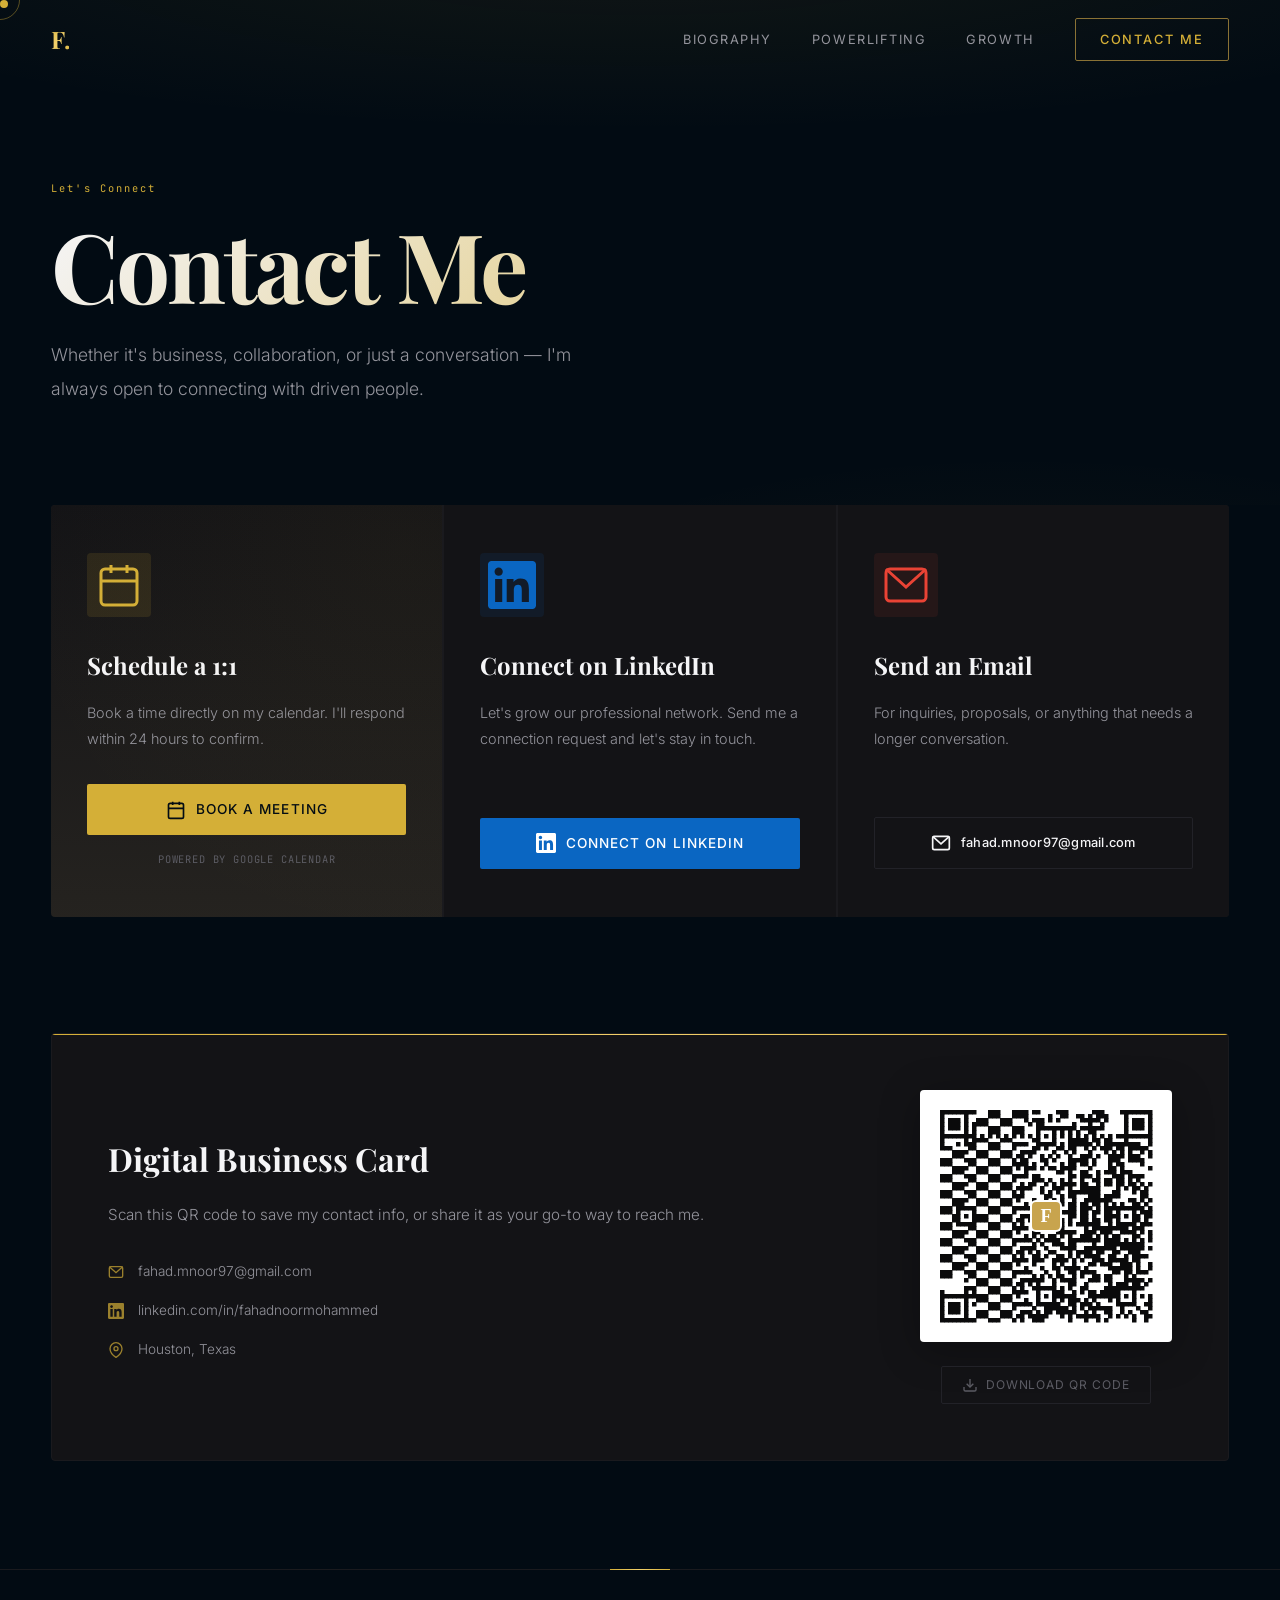
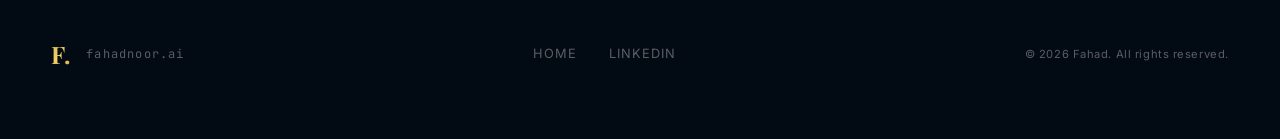
==== contact.html @ a8dab117 "Initial commit: Personal memoir website with HTML/CSS/JS" ====
<!DOCTYPE html>
<html lang="en">
<head>
  <meta charset="UTF-8">
  <meta name="viewport" content="width=device-width, initial-scale=1.0">
  <title>Contact | Fahad</title>
  <meta name="description" content="Get in touch with Fahad. Schedule a 1:1 meeting or connect on LinkedIn.">
  <link rel="preconnect" href="https://fonts.googleapis.com">
  <link rel="preconnect" href="https://fonts.gstatic.com" crossorigin>
  <link href="https://fonts.googleapis.com/css2?family=Playfair+Display:ital,wght@0,400;0,600;0,700;1,400&family=Inter:wght@300;400;500;600&family=JetBrains+Mono:wght@400&display=swap" rel="stylesheet">
  <link rel="stylesheet" href="styles.css">
  <link rel="stylesheet" href="contact.css">
  <link rel="icon" type="image/svg+xml" href="data:image/svg+xml,<svg xmlns='http://www.w3.org/2000/svg' viewBox='0 0 100 100'><text y='.9em' font-size='90'>F</text></svg>">
</head>
<body>
  <!-- Loading Screen -->
  <div class="loader">
    <div class="loader-logo">F.</div>
    <div class="loader-bar"></div>
  </div>

  <!-- Custom Cursor -->
  <div class="cursor-dot"></div>
  <div class="cursor-ring"></div>

  <!-- Navigation -->
  <nav class="nav scrolled" id="nav">
    <div class="nav-inner">
      <a href="index.html" class="nav-logo">F.</a>
      <div class="nav-links">
        <a href="index.html#biography" class="nav-link">Biography</a>
        <a href="index.html#powerlifting" class="nav-link">Powerlifting</a>
        <a href="index.html#growth" class="nav-link">Growth</a>
        <a href="contact.html" class="nav-link nav-link--contact">Contact Me</a>
      </div>
      <button class="nav-toggle" id="navToggle" aria-label="Toggle menu">
        <span></span><span></span><span></span>
      </button>
    </div>
  </nav>

  <!-- Mobile Menu -->
  <div class="mobile-menu" id="mobileMenu">
    <a href="index.html#biography" class="mobile-link">Biography</a>
    <a href="index.html#powerlifting" class="mobile-link">Powerlifting</a>
    <a href="index.html#growth" class="mobile-link">Growth</a>
    <a href="contact.html" class="mobile-link mobile-link--contact">Contact Me</a>
  </div>

  <!-- Contact Hero -->
  <section class="contact-hero">
    <div class="contact-hero-bg">
      <div class="hero-grain"></div>
      <div class="hero-gradient"></div>
    </div>
    <div class="container">
      <div class="contact-hero-content">
        <span class="section-number">Let's Connect</span>
        <h1 class="contact-hero-title">Contact Me</h1>
        <p class="contact-hero-sub">Whether it's business, collaboration, or just a conversation &mdash; I'm always open to connecting with driven people.</p>
      </div>
    </div>
  </section>

  <!-- Contact Cards -->
  <section class="contact-section">
    <div class="container">
      <div class="contact-grid">

        <!-- Schedule a Meeting -->
        <div class="contact-card contact-card--primary">
          <div class="contact-card-glow"></div>
          <div class="contact-card-icon">
            <svg width="48" height="48" viewBox="0 0 24 24" fill="none" stroke="currentColor" stroke-width="1.5">
              <rect x="3" y="4" width="18" height="18" rx="2"/><line x1="16" y1="2" x2="16" y2="6"/><line x1="8" y1="2" x2="8" y2="6"/><line x1="3" y1="10" x2="21" y2="10"/><path d="M8 14h.01M12 14h.01M16 14h.01M8 18h.01M12 18h.01"/>
            </svg>
          </div>
          <h2>Schedule a 1:1</h2>
          <p>Book a time directly on my calendar. I'll respond within 24 hours to confirm.</p>
          <a href="https://calendar.google.com/calendar/appointments/schedules/AcZssZ0?gv=true" target="_blank" rel="noopener" class="contact-btn contact-btn--gold" id="scheduleBtn">
            <svg width="20" height="20" viewBox="0 0 24 24" fill="none" stroke="currentColor" stroke-width="2"><rect x="3" y="4" width="18" height="18" rx="2"/><line x1="16" y1="2" x2="16" y2="6"/><line x1="8" y1="2" x2="8" y2="6"/><line x1="3" y1="10" x2="21" y2="10"/></svg>
            Book a Meeting
          </a>
          <span class="contact-card-note">Powered by Google Calendar</span>
        </div>

        <!-- LinkedIn -->
        <div class="contact-card">
          <div class="contact-card-icon contact-card-icon--linkedin">
            <svg width="48" height="48" viewBox="0 0 24 24" fill="currentColor">
              <path d="M20.447 20.452h-3.554v-5.569c0-1.328-.027-3.037-1.852-3.037-1.853 0-2.136 1.445-2.136 2.939v5.667H9.351V9h3.414v1.561h.046c.477-.9 1.637-1.85 3.37-1.85 3.601 0 4.267 2.37 4.267 5.455v6.286zM5.337 7.433c-1.144 0-2.063-.926-2.063-2.065 0-1.138.92-2.063 2.063-2.063 1.14 0 2.064.925 2.064 2.063 0 1.139-.925 2.065-2.064 2.065zm1.782 13.019H3.555V9h3.564v11.452zM22.225 0H1.771C.792 0 0 .774 0 1.729v20.542C0 23.227.792 24 1.771 24h20.451C23.2 24 24 23.227 24 22.271V1.729C24 .774 23.2 0 22.222 0h.003z"/>
            </svg>
          </div>
          <h2>Connect on LinkedIn</h2>
          <p>Let's grow our professional network. Send me a connection request and let's stay in touch.</p>
          <a href="https://www.linkedin.com/in/fahadnoormohammed" target="_blank" rel="noopener" class="contact-btn contact-btn--linkedin">
            <svg width="20" height="20" viewBox="0 0 24 24" fill="currentColor"><path d="M20.447 20.452h-3.554v-5.569c0-1.328-.027-3.037-1.852-3.037-1.853 0-2.136 1.445-2.136 2.939v5.667H9.351V9h3.414v1.561h.046c.477-.9 1.637-1.85 3.37-1.85 3.601 0 4.267 2.37 4.267 5.455v6.286zM5.337 7.433c-1.144 0-2.063-.926-2.063-2.065 0-1.138.92-2.063 2.063-2.063 1.14 0 2.064.925 2.064 2.063 0 1.139-.925 2.065-2.064 2.065zm1.782 13.019H3.555V9h3.564v11.452zM22.225 0H1.771C.792 0 0 .774 0 1.729v20.542C0 23.227.792 24 1.771 24h20.451C23.2 24 24 23.227 24 22.271V1.729C24 .774 23.2 0 22.222 0h.003z"/></svg>
            Connect on LinkedIn
          </a>
        </div>

        <!-- Email -->
        <div class="contact-card">
          <div class="contact-card-icon contact-card-icon--email">
            <svg width="48" height="48" viewBox="0 0 24 24" fill="none" stroke="currentColor" stroke-width="1.5">
              <rect x="2" y="4" width="20" height="16" rx="2"/><path d="M22 4L12 13 2 4"/>
            </svg>
          </div>
          <h2>Send an Email</h2>
          <p>For inquiries, proposals, or anything that needs a longer conversation.</p>
          <a href="mailto:fahad.mnoor97@gmail.com" class="contact-btn contact-btn--outline">
            <svg width="20" height="20" viewBox="0 0 24 24" fill="none" stroke="currentColor" stroke-width="2"><rect x="2" y="4" width="20" height="16" rx="2"/><path d="M22 4L12 13 2 4"/></svg>
            fahad.mnoor97@gmail.com
          </a>
        </div>

      </div>

      <!-- QR Code Business Card -->
      <div class="qr-section">
        <div class="qr-card">
          <div class="qr-card-left">
            <h3>Digital Business Card</h3>
            <p>Scan this QR code to save my contact info, or share it as your go-to way to reach me.</p>
            <div class="qr-details">
              <div class="qr-detail">
                <svg width="16" height="16" viewBox="0 0 24 24" fill="none" stroke="currentColor" stroke-width="2"><rect x="2" y="4" width="20" height="16" rx="2"/><path d="M22 4L12 13 2 4"/></svg>
                <span>fahad.mnoor97@gmail.com</span>
              </div>
              <div class="qr-detail">
                <svg width="16" height="16" viewBox="0 0 24 24" fill="currentColor"><path d="M20.447 20.452h-3.554v-5.569c0-1.328-.027-3.037-1.852-3.037-1.853 0-2.136 1.445-2.136 2.939v5.667H9.351V9h3.414v1.561h.046c.477-.9 1.637-1.85 3.37-1.85 3.601 0 4.267 2.37 4.267 5.455v6.286zM5.337 7.433c-1.144 0-2.063-.926-2.063-2.065 0-1.138.92-2.063 2.063-2.063 1.14 0 2.064.925 2.064 2.063 0 1.139-.925 2.065-2.064 2.065zm1.782 13.019H3.555V9h3.564v11.452zM22.225 0H1.771C.792 0 0 .774 0 1.729v20.542C0 23.227.792 24 1.771 24h20.451C23.2 24 24 23.227 24 22.271V1.729C24 .774 23.2 0 22.222 0h.003z"/></svg>
                <span>linkedin.com/in/fahadnoormohammed</span>
              </div>
              <div class="qr-detail">
                <svg width="16" height="16" viewBox="0 0 24 24" fill="none" stroke="currentColor" stroke-width="2"><path d="M21 10c0 7-9 13-9 13s-9-6-9-13a9 9 0 0118 0z"/><circle cx="12" cy="10" r="3"/></svg>
                <span>Houston, Texas</span>
              </div>
            </div>
          </div>
          <div class="qr-card-right">
            <canvas id="qrCanvas" width="220" height="220"></canvas>
            <button class="qr-download-btn" id="qrDownload">
              <svg width="16" height="16" viewBox="0 0 24 24" fill="none" stroke="currentColor" stroke-width="2"><path d="M21 15v4a2 2 0 01-2 2H5a2 2 0 01-2-2v-4"/><polyline points="7 10 12 15 17 10"/><line x1="12" y1="15" x2="12" y2="3"/></svg>
              Download QR Code
            </button>
          </div>
        </div>
      </div>
    </div>
  </section>

  <!-- Footer -->
  <footer class="footer">
    <div class="container">
      <div class="footer-inner">
        <div class="footer-brand">
          <span class="footer-logo">F.</span>
          <span class="footer-tagline">fahadnoor.ai</span>
        </div>
        <div class="footer-links">
          <a href="index.html" class="footer-link">Home</a>
          <a href="https://www.linkedin.com/in/fahadnoormohammed" target="_blank" rel="noopener" class="footer-link">LinkedIn</a>
        </div>
        <p class="footer-copy">&copy; 2026 Fahad. All rights reserved.</p>
      </div>
    </div>
  </footer>

  <script src="script.js"></script>
  <script src="qr.js"></script>
</body>
</html>
---- styles.css ----
/* ===== LUXURY MEMOIR — FAHAD.AI ===== */
/* Inspired by Ferrari, Porsche, Rolls-Royce */

*, *::before, *::after {
  margin: 0;
  padding: 0;
  box-sizing: border-box;
}

:root {
  /* Core Palette — Black & Gold Luxury */
  --bg-deep: #020B13;
  --bg: #0a0a0b;
  --bg-elevated: #0f0f11;
  --bg-card: #131316;
  --bg-card-hover: #1a1a1e;
  --surface: #1c1c20;
  --border: #222228;
  --border-subtle: #1a1a1e;

  /* Gold System */
  --gold: #D4AF37;
  --gold-light: #E8C84A;
  --gold-soft: #C8A44E;
  --gold-dim: #8A7235;
  --gold-glow: rgba(212, 175, 55, 0.12);
  --gold-gradient: linear-gradient(135deg, #D4AF37 0%, #F2D06B 50%, #D4AF37 100%);

  /* Text */
  --text: #F5F5F7;
  --text-secondary: #94949C;
  --text-muted: #5C5C64;

  /* Typography */
  --font-display: 'Playfair Display', Georgia, 'Times New Roman', serif;
  --font-body: 'Inter', -apple-system, BlinkMacSystemFont, 'Segoe UI', sans-serif;
  --font-mono: 'JetBrains Mono', 'Fira Code', monospace;

  /* Motion — Porsche-inspired easing */
  --ease-luxury: cubic-bezier(0.25, 0.46, 0.45, 0.94);
  --ease-smooth: cubic-bezier(0.16, 1, 0.3, 1);
  --ease-out: cubic-bezier(0, 0, 0.2, 1);
  --ease-in-out: cubic-bezier(0.645, 0.045, 0.355, 1);

  /* Spacing */
  --section-pad: clamp(100px, 12vh, 160px);
  --container-max: 1280px;
}

@media (prefers-reduced-motion: reduce) {
  *, *::before, *::after {
    animation-duration: 0.01ms !important;
    transition-duration: 0.01ms !important;
  }
}

html {
  scroll-behavior: smooth;
  scroll-padding-top: 80px;
  font-size: 16px;
}

body {
  font-family: var(--font-body);
  background: var(--bg-deep);
  color: var(--text);
  line-height: 1.7;
  -webkit-font-smoothing: antialiased;
  -moz-osx-font-smoothing: grayscale;
  overflow-x: hidden;
  cursor: default;
}

::selection {
  background: rgba(212, 175, 55, 0.3);
  color: var(--text);
}

a { color: inherit; text-decoration: none; }
img, video { max-width: 100%; display: block; }

.container {
  max-width: var(--container-max);
  margin: 0 auto;
  padding: 0 clamp(24px, 4vw, 64px);
}

/* ===== CUSTOM CURSOR ===== */
.cursor-dot {
  position: fixed;
  width: 8px;
  height: 8px;
  background: var(--gold);
  border-radius: 50%;
  pointer-events: none;
  z-index: 99999;
  transition: transform 0.15s var(--ease-luxury), opacity 0.3s;
}

.cursor-ring {
  position: fixed;
  width: 40px;
  height: 40px;
  border: 1px solid rgba(212, 175, 55, 0.4);
  border-radius: 50%;
  pointer-events: none;
  z-index: 99998;
  transition: transform 0.25s var(--ease-luxury), width 0.3s, height 0.3s, border-color 0.3s;
}

.cursor-ring.hover {
  width: 60px;
  height: 60px;
  border-color: var(--gold);
}

/* ===== LOADING SCREEN ===== */
.loader {
  position: fixed;
  inset: 0;
  z-index: 100000;
  background: var(--bg-deep);
  display: flex;
  align-items: center;
  justify-content: center;
  flex-direction: column;
  gap: 32px;
  transition: opacity 0.8s var(--ease-luxury), visibility 0.8s;
}

.loader.hidden {
  opacity: 0;
  visibility: hidden;
}

.loader-logo {
  font-family: var(--font-display);
  font-size: 4rem;
  font-weight: 700;
  background: var(--gold-gradient);
  -webkit-background-clip: text;
  -webkit-text-fill-color: transparent;
  background-clip: text;
  animation: loaderPulse 1.5s ease-in-out infinite;
}

.loader-bar {
  width: 200px;
  height: 1px;
  background: var(--border);
  position: relative;
  overflow: hidden;
}

.loader-bar::after {
  content: '';
  position: absolute;
  left: 0;
  top: 0;
  height: 100%;
  width: 0;
  background: var(--gold-gradient);
  animation: loaderFill 2s var(--ease-luxury) forwards;
}

@keyframes loaderPulse {
  0%, 100% { opacity: 0.6; }
  50% { opacity: 1; }
}

@keyframes loaderFill {
  to { width: 100%; }
}

/* ===== NAVIGATION ===== */
.nav {
  position: fixed;
  top: 0;
  left: 0;
  right: 0;
  z-index: 1000;
  padding: 0 clamp(24px, 4vw, 64px);
  transition: background 0.5s var(--ease-luxury), backdrop-filter 0.5s, padding 0.5s;
}

.nav.scrolled {
  background: rgba(2, 11, 19, 0.88);
  backdrop-filter: blur(24px) saturate(180%);
  -webkit-backdrop-filter: blur(24px) saturate(180%);
}

.nav-inner {
  max-width: var(--container-max);
  margin: 0 auto;
  display: flex;
  align-items: center;
  justify-content: space-between;
  height: 80px;
  border-bottom: 1px solid transparent;
  transition: border-color 0.5s;
}

.nav.scrolled .nav-inner {
  border-color: rgba(212, 175, 55, 0.08);
}

.nav-logo {
  font-family: var(--font-display);
  font-size: 1.5rem;
  font-weight: 700;
  background: var(--gold-gradient);
  -webkit-background-clip: text;
  -webkit-text-fill-color: transparent;
  background-clip: text;
  letter-spacing: -0.02em;
}

.nav-links {
  display: flex;
  gap: 40px;
  align-items: center;
}

.nav-link {
  font-size: 0.8rem;
  font-weight: 400;
  color: var(--text-secondary);
  letter-spacing: 0.12em;
  text-transform: uppercase;
  transition: color 0.4s;
  position: relative;
  padding: 4px 0;
}

.nav-link::after {
  content: '';
  position: absolute;
  bottom: 0;
  left: 0;
  width: 0;
  height: 1px;
  background: var(--gold);
  transition: width 0.4s var(--ease-smooth);
}

.nav-link:hover,
.nav-link.active {
  color: var(--text);
}

.nav-link:hover::after,
.nav-link.active::after {
  width: 100%;
}

.nav-link--contact {
  border: 1px solid var(--gold-dim);
  color: var(--gold) !important;
  padding: 10px 24px;
  border-radius: 2px;
  font-weight: 500;
  letter-spacing: 0.15em;
  transition: all 0.4s var(--ease-luxury);
}

.nav-link--contact::after { display: none; }

.nav-link--contact:hover {
  background: var(--gold);
  color: var(--bg-deep) !important;
  border-color: var(--gold);
}

.nav-toggle {
  display: none;
  flex-direction: column;
  gap: 6px;
  background: none;
  border: none;
  cursor: pointer;
  padding: 8px;
}

.nav-toggle span {
  width: 28px;
  height: 1px;
  background: var(--gold);
  transition: transform 0.4s var(--ease-smooth), opacity 0.3s;
}

.nav-toggle.active span:nth-child(1) { transform: rotate(45deg) translate(5px, 5px); }
.nav-toggle.active span:nth-child(2) { opacity: 0; }
.nav-toggle.active span:nth-child(3) { transform: rotate(-45deg) translate(5px, -5px); }

/* Mobile Menu */
.mobile-menu {
  display: none;
  position: fixed;
  inset: 0;
  background: rgba(2, 11, 19, 0.97);
  backdrop-filter: blur(30px);
  padding: 120px 48px 48px;
  flex-direction: column;
  justify-content: center;
  gap: 8px;
  z-index: 999;
  opacity: 0;
  pointer-events: none;
  transition: opacity 0.5s var(--ease-luxury);
}

.mobile-menu.active {
  opacity: 1;
  pointer-events: all;
}

.mobile-link {
  display: block;
  padding: 20px 0;
  font-family: var(--font-display);
  font-size: 2.5rem;
  font-weight: 400;
  color: var(--text-secondary);
  border-bottom: 1px solid var(--border-subtle);
  transition: color 0.3s, padding-left 0.4s var(--ease-smooth);
}

.mobile-link:hover {
  color: var(--gold);
  padding-left: 16px;
}

.mobile-link--contact {
  color: var(--gold);
  border-bottom: 1px solid var(--gold-dim);
}

/* ===== HERO — CINEMATIC FULLSCREEN ===== */
.hero {
  position: relative;
  height: 100vh;
  min-height: 700px;
  display: flex;
  align-items: center;
  justify-content: center;
  overflow: hidden;
}

.hero-bg {
  position: absolute;
  inset: 0;
}

.hero-grain {
  position: absolute;
  inset: 0;
  opacity: 0.025;
  pointer-events: none;
  z-index: 3;
}

.hero-gradient {
  position: absolute;
  inset: 0;
  background:
    radial-gradient(ellipse 120% 60% at 50% -10%, rgba(212, 175, 55, 0.07) 0%, transparent 60%),
    radial-gradient(ellipse 80% 60% at 80% 120%, rgba(212, 175, 55, 0.04) 0%, transparent 50%),
    linear-gradient(180deg, transparent 60%, var(--bg-deep) 100%);
  z-index: 2;
}

/* Ambient light orbs */
.hero-orb {
  position: absolute;
  border-radius: 50%;
  filter: blur(60px);
  opacity: 0.1;
  z-index: 1;
  animation: orbFloat 12s ease-in-out infinite;
  will-change: transform;
}

.hero-orb--1 {
  width: 500px;
  height: 500px;
  background: radial-gradient(circle, rgba(212, 175, 55, 0.3) 0%, transparent 70%);
  top: -15%;
  left: -10%;
  animation-delay: 0s;
}

.hero-orb--2 {
  width: 400px;
  height: 400px;
  background: radial-gradient(circle, rgba(212, 175, 55, 0.2) 0%, transparent 70%);
  bottom: -10%;
  right: -5%;
  animation-delay: -4s;
}

.hero-orb--3 {
  width: 300px;
  height: 300px;
  background: radial-gradient(circle, rgba(180, 140, 50, 0.15) 0%, transparent 70%);
  top: 40%;
  left: 60%;
  animation-delay: -8s;
}

@keyframes orbFloat {
  0%, 100% { transform: translate(0, 0) scale(1); }
  33% { transform: translate(30px, -20px) scale(1.05); }
  66% { transform: translate(-20px, 15px) scale(0.95); }
}

.hero-content {
  position: relative;
  z-index: 10;
  text-align: center;
  padding: 0 24px;
  max-width: 900px;
}

.hero-content > * {
  opacity: 0;
  transform: translateY(50px);
  animation: heroReveal 1s var(--ease-luxury) forwards;
}

.hero-content > *:nth-child(1) { animation-delay: 0.4s; }
.hero-content > *:nth-child(2) { animation-delay: 0.6s; }
.hero-content > *:nth-child(3) { animation-delay: 0.8s; }
.hero-content > *:nth-child(4) { animation-delay: 1.0s; }
.hero-content > *:nth-child(5) { animation-delay: 1.2s; }

@keyframes heroReveal {
  to { opacity: 1; transform: translateY(0); }
}

.hero-label {
  font-family: var(--font-mono);
  font-size: 0.7rem;
  letter-spacing: 0.35em;
  text-transform: uppercase;
  color: var(--gold);
  margin-bottom: 28px;
  display: flex;
  align-items: center;
  justify-content: center;
  gap: 16px;
}

.hero-label::before,
.hero-label::after {
  content: '';
  width: 40px;
  height: 1px;
  background: var(--gold-dim);
}

.hero-title {
  font-family: var(--font-display);
  font-size: clamp(5rem, 14vw, 12rem);
  font-weight: 700;
  line-height: 0.9;
  letter-spacing: -0.04em;
  margin-bottom: 28px;
}

.hero-title-line {
  display: block;
  background: linear-gradient(135deg, var(--text) 0%, var(--gold) 40%, var(--gold-light) 60%, var(--text) 100%);
  background-size: 200% auto;
  -webkit-background-clip: text;
  -webkit-text-fill-color: transparent;
  background-clip: text;
  animation: shimmer 8s ease-in-out infinite alternate;
}

@keyframes shimmer {
  0% { background-position: 0% center; }
  100% { background-position: 100% center; }
}

.hero-subtitle {
  font-size: clamp(0.95rem, 2vw, 1.15rem);
  color: var(--text-secondary);
  font-weight: 300;
  letter-spacing: 0.15em;
  text-transform: uppercase;
  margin-bottom: 48px;
}

.hero-meta {
  display: flex;
  align-items: center;
  justify-content: center;
  gap: 32px;
  flex-wrap: wrap;
  margin-bottom: 72px;
}

.hero-meta-item {
  display: flex;
  align-items: center;
  gap: 8px;
  font-size: 0.8rem;
  color: var(--text-muted);
  letter-spacing: 0.05em;
}

.hero-meta-item svg { color: var(--gold-dim); }

.hero-meta-divider {
  width: 4px;
  height: 4px;
  background: var(--gold-dim);
  border-radius: 50%;
}

.hero-scroll {
  display: inline-flex;
  flex-direction: column;
  align-items: center;
  gap: 12px;
  font-size: 0.65rem;
  color: var(--text-muted);
  letter-spacing: 0.25em;
  text-transform: uppercase;
  transition: color 0.4s;
}

.hero-scroll:hover { color: var(--gold); }

.hero-scroll-line {
  width: 1px;
  height: 48px;
  background: linear-gradient(to bottom, var(--gold-dim), transparent);
  animation: scrollPulse 2.5s ease-in-out infinite;
}

@keyframes scrollPulse {
  0%, 100% { opacity: 0.3; transform: scaleY(0.6); transform-origin: top; }
  50% { opacity: 1; transform: scaleY(1); }
}

/* ===== SECTION SYSTEM ===== */
.section {
  padding: var(--section-pad) 0;
  position: relative;
}

.section--dark {
  background: var(--bg-elevated);
}

.section--accent {
  background: linear-gradient(180deg, var(--bg-deep) 0%, rgba(212, 175, 55, 0.03) 50%, var(--bg-deep) 100%);
}

/* Cinematic section divider */
.section-divider {
  width: 100%;
  height: 1px;
  background: linear-gradient(90deg, transparent, var(--gold-dim), transparent);
  opacity: 0.4;
}

.section-header {
  margin-bottom: 72px;
}

.section-number {
  font-family: var(--font-mono);
  font-size: 0.65rem;
  color: var(--gold);
  letter-spacing: 0.2em;
  display: block;
  margin-bottom: 16px;
}

.section-title {
  font-family: var(--font-display);
  font-size: clamp(2.5rem, 6vw, 4rem);
  font-weight: 700;
  letter-spacing: -0.03em;
  margin-bottom: 20px;
  line-height: 1.1;
}

.section-line {
  width: 48px;
  height: 1px;
  background: var(--gold-gradient);
}

.section-intro {
  font-size: 1.1rem;
  color: var(--text-secondary);
  max-width: 640px;
  margin-bottom: 72px;
  line-height: 1.9;
  font-weight: 300;
}

/* ===== BIOGRAPHY — EDITORIAL LAYOUT ===== */
.bio-grid {
  display: grid;
  grid-template-columns: 400px 1fr;
  gap: 80px;
  align-items: start;
}

.bio-portrait {
  position: sticky;
  top: 120px;
}

.bio-portrait-frame {
  aspect-ratio: 3/4;
  border-radius: 4px;
  overflow: hidden;
  background: var(--bg-card);
  position: relative;
}

.bio-portrait-frame::after {
  content: '';
  position: absolute;
  inset: 0;
  border: 1px solid rgba(212, 175, 55, 0.15);
  border-radius: 4px;
  pointer-events: none;
}

.bio-portrait-img {
  width: 100%;
  height: 100%;
  object-fit: cover;
  object-position: center top;
  display: block;
}

.bio-portrait-placeholder {
  width: 100%;
  height: 100%;
  display: flex;
  flex-direction: column;
  align-items: center;
  justify-content: center;
  gap: 16px;
  background:
    linear-gradient(135deg, rgba(212, 175, 55, 0.03) 0%, transparent 50%),
    var(--bg-card);
}

.bio-portrait-initial {
  font-family: var(--font-display);
  font-size: 8rem;
  font-weight: 700;
  background: var(--gold-gradient);
  -webkit-background-clip: text;
  -webkit-text-fill-color: transparent;
  background-clip: text;
  opacity: 0.2;
}

.bio-portrait-hint {
  font-size: 0.7rem;
  color: var(--text-muted);
  letter-spacing: 0.1em;
  text-transform: uppercase;
}

.bio-portrait-accent {
  position: absolute;
  top: 16px;
  right: -16px;
  width: 100%;
  height: 100%;
  border: 1px solid rgba(212, 175, 55, 0.1);
  border-radius: 4px;
  z-index: -1;
}

.bio-text p {
  font-size: 1.05rem;
  color: var(--text-secondary);
  margin-bottom: 24px;
  line-height: 1.9;
  font-weight: 300;
}

.bio-lead {
  font-size: 1.25rem !important;
  color: var(--text) !important;
  font-weight: 400 !important;
  line-height: 1.8 !important;
}

.bio-lead strong {
  background: var(--gold-gradient);
  -webkit-background-clip: text;
  -webkit-text-fill-color: transparent;
  background-clip: text;
  font-weight: 600;
}

.bio-quote {
  margin-top: 48px;
  padding: 40px;
  background: linear-gradient(135deg, rgba(212, 175, 55, 0.04) 0%, transparent 100%);
  border-left: 2px solid var(--gold);
  border-radius: 0 4px 4px 0;
  position: relative;
}

.bio-quote::before {
  content: '\201C';
  position: absolute;
  top: 16px;
  left: 20px;
  font-family: var(--font-display);
  font-size: 4rem;
  color: var(--gold);
  opacity: 0.15;
  line-height: 1;
}

.bio-quote blockquote {
  font-family: var(--font-display);
  font-size: 1.2rem;
  font-style: italic;
  color: var(--text);
  margin-bottom: 16px;
  line-height: 1.7;
}

.bio-quote cite {
  font-size: 0.8rem;
  color: var(--text-muted);
  font-style: normal;
  letter-spacing: 0.05em;
}

/* ===== MEDIA GALLERY — CINEMATIC ===== */
.media-gallery {
  margin-top: 72px;
}

.media-gallery-title {
  font-family: var(--font-display);
  font-size: 1.5rem;
  font-weight: 600;
  margin-bottom: 32px;
  color: var(--text);
}

.media-grid {
  display: grid;
  grid-template-columns: repeat(3, 1fr);
  gap: 12px;
}

.media-item {
  position: relative;
  border-radius: 4px;
  overflow: hidden;
  background: var(--bg-card);
  transition: transform 0.6s var(--ease-luxury), box-shadow 0.6s;
  cursor: pointer;
}

.media-item:hover {
  transform: scale(1.02);
  box-shadow: 0 24px 64px rgba(0,0,0,0.4);
}

.media-item img,
.media-item video {
  width: 100%;
  aspect-ratio: 16/10;
  object-fit: cover;
  transition: transform 0.8s var(--ease-luxury);
}

.media-item:hover img,
.media-item:hover video {
  transform: scale(1.08);
}

.media-item-placeholder {
  width: 100%;
  aspect-ratio: 16/10;
  display: flex;
  flex-direction: column;
  align-items: center;
  justify-content: center;
  gap: 10px;
  background: linear-gradient(135deg, var(--bg-card), var(--surface));
}

.media-item-placeholder svg {
  color: var(--gold-dim);
  opacity: 0.4;
}

.media-item-placeholder span {
  font-size: 0.7rem;
  color: var(--text-muted);
  letter-spacing: 0.05em;
}

.media-caption {
  padding: 16px 20px;
  font-size: 0.8rem;
  color: var(--text-secondary);
}

.media-caption strong {
  display: block;
  color: var(--text);
  margin-bottom: 4px;
  font-weight: 600;
  font-size: 0.85rem;
}

/* Video Embed */
.video-embed {
  margin-top: 48px;
  border-radius: 4px;
  overflow: hidden;
  background: var(--bg-card);
  position: relative;
}

.video-embed-wrapper {
  position: relative;
  padding-bottom: 56.25%;
  height: 0;
}

.video-embed-wrapper iframe,
.video-embed-wrapper video {
  position: absolute;
  top: 0;
  left: 0;
  width: 100%;
  height: 100%;
  border: none;
}

.video-embed-placeholder {
  position: relative;
  padding-bottom: 56.25%;
  background: linear-gradient(135deg, var(--bg-card), var(--surface));
}

.video-embed-placeholder-inner {
  position: absolute;
  inset: 0;
  display: flex;
  flex-direction: column;
  align-items: center;
  justify-content: center;
  gap: 16px;
}

.video-play-btn {
  width: 80px;
  height: 80px;
  border-radius: 50%;
  background: rgba(212, 175, 55, 0.15);
  border: 1px solid rgba(212, 175, 55, 0.3);
  display: flex;
  align-items: center;
  justify-content: center;
  transition: all 0.5s var(--ease-luxury);
  backdrop-filter: blur(10px);
}

.video-embed:hover .video-play-btn {
  background: var(--gold);
  border-color: var(--gold);
  transform: scale(1.1);
}

.video-embed:hover .video-play-btn svg {
  fill: var(--bg-deep);
}

.video-embed-label {
  font-size: 0.8rem;
  color: var(--text-muted);
  letter-spacing: 0.05em;
}

.video-embed-caption {
  padding: 20px 24px;
  border-top: 1px solid var(--border-subtle);
  font-size: 0.85rem;
  color: var(--text-secondary);
}

/* ===== STATS — FERRARI-INSPIRED ===== */
.stats-grid {
  display: grid;
  grid-template-columns: repeat(4, 1fr);
  gap: 2px;
  margin-bottom: 96px;
  background: var(--border-subtle);
  border-radius: 4px;
  overflow: hidden;
}

.stat-card {
  background: var(--bg-card);
  padding: 48px 32px;
  text-align: center;
  transition: background 0.5s var(--ease-luxury);
  position: relative;
}

.stat-card::after {
  content: '';
  position: absolute;
  bottom: 0;
  left: 50%;
  transform: translateX(-50%);
  width: 0;
  height: 2px;
  background: var(--gold-gradient);
  transition: width 0.5s var(--ease-smooth);
}

.stat-card:hover {
  background: var(--bg-card-hover);
}

.stat-card:hover::after {
  width: 60%;
}

.stat-card--total {
  background: linear-gradient(180deg, var(--bg-card) 0%, rgba(212, 175, 55, 0.06) 100%);
}

.stat-icon {
  color: var(--gold);
  margin-bottom: 20px;
  opacity: 0.6;
}

.stat-value {
  font-family: var(--font-display);
  font-size: clamp(2.5rem, 4vw, 3.5rem);
  font-weight: 700;
  color: var(--text);
  line-height: 1;
}

.stat-unit {
  font-family: var(--font-mono);
  font-size: 0.7rem;
  color: var(--gold);
  font-weight: 400;
  letter-spacing: 0.15em;
  text-transform: uppercase;
  margin-top: 8px;
}

.stat-label {
  font-size: 0.8rem;
  color: var(--text-muted);
  margin-top: 12px;
  letter-spacing: 0.03em;
}

/* ===== TIMELINE ===== */
.timeline {
  margin-bottom: 96px;
}

.timeline-title {
  font-family: var(--font-display);
  font-size: 1.75rem;
  font-weight: 600;
  margin-bottom: 48px;
}

.timeline-track {
  position: relative;
  padding-left: 48px;
}

.timeline-track::before {
  content: '';
  position: absolute;
  left: 7px;
  top: 8px;
  bottom: 8px;
  width: 1px;
  background: linear-gradient(to bottom, var(--gold), var(--gold-dim), var(--border));
}

.timeline-item {
  position: relative;
  margin-bottom: 48px;
}

.timeline-item:last-child { margin-bottom: 0; }

.timeline-dot {
  position: absolute;
  left: -48px;
  top: 8px;
  width: 15px;
  height: 15px;
  border-radius: 50%;
  background: var(--bg-deep);
  border: 1.5px solid var(--gold);
  z-index: 1;
  transition: all 0.4s;
}

.timeline-item:first-child .timeline-dot {
  background: var(--gold);
  box-shadow: 0 0 20px rgba(212, 175, 55, 0.3);
}

.timeline-content {
  padding: 32px;
  background: var(--bg-card);
  border: 1px solid var(--border-subtle);
  border-radius: 4px;
  transition: border-color 0.4s, transform 0.4s var(--ease-luxury);
}

.timeline-content:hover {
  border-color: rgba(212, 175, 55, 0.2);
  transform: translateX(8px);
}

.timeline-year {
  font-family: var(--font-mono);
  font-size: 0.65rem;
  color: var(--gold);
  letter-spacing: 0.15em;
  text-transform: uppercase;
}

.timeline-content h4 {
  font-family: var(--font-display);
  font-size: 1.25rem;
  margin: 10px 0 14px;
}

.timeline-content p {
  font-size: 0.95rem;
  color: var(--text-secondary);
  line-height: 1.8;
  font-weight: 300;
}

/* ===== PHILOSOPHY CARDS — ROLLS-ROYCE INSPIRED ===== */
.pl-philosophy {
  display: grid;
  grid-template-columns: repeat(3, 1fr);
  gap: 2px;
  background: var(--border-subtle);
  border-radius: 4px;
  overflow: hidden;
}

.pl-philosophy-card {
  padding: 48px 36px;
  background: var(--bg-card);
  transition: background 0.5s;
  position: relative;
}

.pl-philosophy-card::before {
  content: '';
  position: absolute;
  top: 0;
  left: 0;
  right: 0;
  height: 1px;
  background: var(--gold-gradient);
  transform: scaleX(0);
  transition: transform 0.6s var(--ease-smooth);
}

.pl-philosophy-card:hover {
  background: var(--bg-card-hover);
}

.pl-philosophy-card:hover::before {
  transform: scaleX(1);
}

.pl-philosophy-card h4 {
  font-family: var(--font-display);
  font-size: 1.15rem;
  margin-bottom: 16px;
  color: var(--gold);
}

.pl-philosophy-card p {
  font-size: 0.9rem;
  color: var(--text-secondary);
  line-height: 1.8;
  font-weight: 300;
}

/* ===== GROWTH — BESPOKE GRID ===== */
.growth-grid {
  display: grid;
  grid-template-columns: repeat(2, 1fr);
  gap: 24px;
}

.growth-card {
  padding: 48px;
  background: var(--bg-card);
  border: 1px solid var(--border-subtle);
  border-radius: 4px;
  position: relative;
  overflow: hidden;
  transition: border-color 0.5s, transform 0.5s var(--ease-luxury);
}

.growth-card:hover {
  border-color: rgba(212, 175, 55, 0.2);
  transform: translateY(-4px);
}

.growth-card--university {
  grid-column: 1 / -1;
  background:
    linear-gradient(135deg, rgba(212, 175, 55, 0.04) 0%, transparent 60%),
    var(--bg-card);
  border-color: rgba(212, 175, 55, 0.15);
}

.growth-card-icon {
  color: var(--gold);
  margin-bottom: 24px;
  opacity: 0.7;
}

.growth-card h3 {
  font-family: var(--font-display);
  font-size: 1.5rem;
  margin-bottom: 8px;
}

.growth-card-tag {
  display: inline-block;
  font-family: var(--font-mono);
  font-size: 0.6rem;
  color: var(--gold);
  letter-spacing: 0.15em;
  text-transform: uppercase;
  margin-bottom: 20px;
  padding: 4px 12px;
  background: var(--gold-glow);
  border-radius: 2px;
}

.growth-card p {
  font-size: 0.95rem;
  color: var(--text-secondary);
  line-height: 1.8;
  margin-bottom: 12px;
  font-weight: 300;
}

.growth-card p:last-child { margin-bottom: 0; }

.growth-card-accent {
  position: absolute;
  top: -40px;
  right: -40px;
  width: 250px;
  height: 250px;
  background: radial-gradient(circle, rgba(212, 175, 55, 0.06) 0%, transparent 70%);
  pointer-events: none;
}

.values-list {
  list-style: none;
  display: flex;
  flex-direction: column;
  gap: 16px;
}

.values-list li {
  font-size: 0.95rem;
  color: var(--text-secondary);
  padding-left: 24px;
  position: relative;
  font-weight: 300;
}

.values-list li::before {
  content: '';
  position: absolute;
  left: 0;
  top: 10px;
  width: 8px;
  height: 1px;
  background: var(--gold);
}

.values-list li strong {
  color: var(--text);
  font-weight: 500;
}

/* ===== SCROLL REVEAL SYSTEM ===== */
.reveal {
  opacity: 0;
  transform: translateY(60px);
  transition: opacity 0.9s var(--ease-luxury), transform 0.9s var(--ease-luxury);
}

.reveal.visible {
  opacity: 1;
  transform: translateY(0);
}

.reveal-left {
  opacity: 0;
  transform: translateX(-60px);
  transition: opacity 0.9s var(--ease-luxury), transform 0.9s var(--ease-luxury);
}

.reveal-left.visible {
  opacity: 1;
  transform: translateX(0);
}

.reveal-right {
  opacity: 0;
  transform: translateX(60px);
  transition: opacity 0.9s var(--ease-luxury), transform 0.9s var(--ease-luxury);
}

.reveal-right.visible {
  opacity: 1;
  transform: translateX(0);
}

.reveal-scale {
  opacity: 0;
  transform: scale(0.92);
  transition: opacity 0.9s var(--ease-luxury), transform 0.9s var(--ease-luxury);
}

.reveal-scale.visible {
  opacity: 1;
  transform: scale(1);
}

/* ===== PARALLAX IMAGE SECTIONS ===== */
.parallax-section {
  position: relative;
  height: 60vh;
  min-height: 400px;
  overflow: hidden;
  display: flex;
  align-items: center;
  justify-content: center;
}

.parallax-bg {
  position: absolute;
  inset: -20%;
  background-size: cover;
  background-position: center;
  background-attachment: fixed;
}

.parallax-overlay {
  position: absolute;
  inset: 0;
  background: linear-gradient(
    180deg,
    rgba(2, 11, 19, 0.7) 0%,
    rgba(2, 11, 19, 0.4) 50%,
    rgba(2, 11, 19, 0.8) 100%
  );
}

.parallax-content {
  position: relative;
  z-index: 2;
  text-align: center;
  padding: 0 24px;
}

.parallax-quote {
  font-family: var(--font-display);
  font-size: clamp(1.5rem, 3vw, 2.5rem);
  font-style: italic;
  color: var(--text);
  max-width: 700px;
  margin: 0 auto 16px;
  line-height: 1.5;
}

.parallax-cite {
  font-size: 0.8rem;
  color: var(--gold);
  letter-spacing: 0.1em;
}

/* ===== LIGHTBOX ===== */
.lightbox-overlay {
  position: fixed;
  inset: 0;
  z-index: 100000;
  background: rgba(2, 11, 19, 0.95);
  backdrop-filter: blur(20px);
  display: flex;
  align-items: center;
  justify-content: center;
  opacity: 0;
  pointer-events: none;
  transition: opacity 0.4s var(--ease-luxury);
  padding: 48px;
}

.lightbox-overlay.active {
  opacity: 1;
  pointer-events: all;
}

.lightbox-overlay img,
.lightbox-overlay video {
  max-width: 90vw;
  max-height: 85vh;
  border-radius: 4px;
  object-fit: contain;
}

.lightbox-close {
  position: absolute;
  top: 32px;
  right: 32px;
  width: 48px;
  height: 48px;
  border-radius: 50%;
  background: rgba(255,255,255,0.05);
  border: 1px solid rgba(255,255,255,0.1);
  color: white;
  font-size: 1.25rem;
  cursor: pointer;
  display: flex;
  align-items: center;
  justify-content: center;
  transition: all 0.3s;
}

.lightbox-close:hover {
  background: rgba(212, 175, 55, 0.15);
  border-color: var(--gold-dim);
  color: var(--gold);
}

.lightbox-caption {
  position: absolute;
  bottom: 32px;
  left: 50%;
  transform: translateX(-50%);
  color: var(--text-secondary);
  font-size: 0.85rem;
  text-align: center;
  max-width: 600px;
}

/* ===== FOOTER ===== */
.footer {
  padding: 64px 0;
  border-top: 1px solid var(--border-subtle);
  position: relative;
}

.footer::before {
  content: '';
  position: absolute;
  top: -1px;
  left: 50%;
  transform: translateX(-50%);
  width: 60px;
  height: 1px;
  background: var(--gold-gradient);
}

.footer-inner {
  display: flex;
  align-items: center;
  justify-content: space-between;
  flex-wrap: wrap;
  gap: 20px;
}

.footer-brand {
  display: flex;
  align-items: center;
  gap: 16px;
}

.footer-logo {
  font-family: var(--font-display);
  font-size: 1.5rem;
  font-weight: 700;
  background: var(--gold-gradient);
  -webkit-background-clip: text;
  -webkit-text-fill-color: transparent;
  background-clip: text;
}

.footer-tagline {
  font-size: 0.75rem;
  color: var(--text-muted);
  font-family: var(--font-mono);
  letter-spacing: 0.1em;
}

.footer-links {
  display: flex;
  gap: 32px;
}

.footer-link {
  font-size: 0.8rem;
  color: var(--text-muted);
  letter-spacing: 0.08em;
  text-transform: uppercase;
  transition: color 0.4s;
}

.footer-link:hover { color: var(--gold); }

.footer-copy {
  font-size: 0.7rem;
  color: var(--text-muted);
  letter-spacing: 0.05em;
}

/* ===== RESPONSIVE ===== */
@media (max-width: 1024px) {
  .bio-grid { grid-template-columns: 320px 1fr; gap: 56px; }
  .stats-grid { grid-template-columns: repeat(2, 1fr); }
  .pl-philosophy { grid-template-columns: 1fr; }
  .media-grid { grid-template-columns: repeat(2, 1fr); }
}

@media (max-width: 768px) {
  .nav-links { display: none; }
  .nav-toggle { display: flex; }
  .mobile-menu { display: flex; }

  .cursor-dot, .cursor-ring { display: none; }

  .bio-grid { grid-template-columns: 1fr; }
  .bio-portrait {
    position: static;
    max-width: 320px;
    margin: 0 auto;
  }

  .stats-grid { grid-template-columns: repeat(2, 1fr); }

  .growth-grid { grid-template-columns: 1fr; }

  .section { padding: clamp(64px, 8vh, 100px) 0; }

  .footer-inner {
    flex-direction: column;
    text-align: center;
    gap: 16px;
  }

  .media-grid { grid-template-columns: 1fr; }

  .parallax-bg { background-attachment: scroll; }
}

@media (max-width: 480px) {
  .hero-meta { flex-direction: column; gap: 12px; }
  .hero-meta-divider { display: none; }
  .stats-grid { gap: 1px; }
  .stat-card { padding: 32px 16px; }
}
---- contact.css ----
/* ===== CONTACT PAGE — LUXURY DESIGN ===== */

.contact-hero {
  position: relative;
  padding: 180px 0 100px;
  overflow: hidden;
}

.contact-hero-bg {
  position: absolute;
  inset: 0;
}

.contact-hero-content {
  position: relative;
  z-index: 2;
}

.contact-hero-title {
  font-family: var(--font-display);
  font-size: clamp(3.5rem, 8vw, 6rem);
  font-weight: 700;
  letter-spacing: -0.03em;
  margin: 16px 0 24px;
  line-height: 1.05;
  background: linear-gradient(135deg, var(--text) 0%, var(--gold) 100%);
  -webkit-background-clip: text;
  -webkit-text-fill-color: transparent;
  background-clip: text;
}

.contact-hero-sub {
  font-size: 1.1rem;
  color: var(--text-secondary);
  max-width: 560px;
  line-height: 1.9;
  font-weight: 300;
}

/* ===== CONTACT GRID ===== */
.contact-section {
  padding: 0 0 var(--section-pad);
}

.contact-grid {
  display: grid;
  grid-template-columns: 1fr 1fr 1fr;
  gap: 2px;
  margin-bottom: 96px;
  background: var(--border-subtle);
  border-radius: 4px;
  overflow: hidden;
}

.contact-card {
  background: var(--bg-card);
  padding: 48px 36px;
  display: flex;
  flex-direction: column;
  align-items: flex-start;
  position: relative;
  overflow: hidden;
  transition: background 0.5s var(--ease-luxury);
}

.contact-card::after {
  content: '';
  position: absolute;
  bottom: 0;
  left: 0;
  right: 0;
  height: 2px;
  background: var(--gold-gradient);
  transform: scaleX(0);
  transition: transform 0.6s var(--ease-smooth);
}

.contact-card:hover {
  background: var(--bg-card-hover);
}

.contact-card:hover::after {
  transform: scaleX(1);
}

.contact-card--primary {
  background: linear-gradient(180deg, var(--bg-card) 0%, rgba(212, 175, 55, 0.06) 100%);
}

.contact-card-glow {
  position: absolute;
  top: -50%;
  right: -50%;
  width: 200%;
  height: 200%;
  background: radial-gradient(circle at 70% 30%, rgba(212, 175, 55, 0.04) 0%, transparent 50%);
  pointer-events: none;
}

.contact-card-icon {
  width: 64px;
  height: 64px;
  border-radius: 4px;
  background: var(--gold-glow);
  display: flex;
  align-items: center;
  justify-content: center;
  color: var(--gold);
  margin-bottom: 28px;
}

.contact-card-icon--linkedin {
  background: rgba(10, 102, 194, 0.1);
  color: #0a66c2;
}

.contact-card-icon--email {
  background: rgba(234, 67, 53, 0.08);
  color: #ea4335;
}

.contact-card h2 {
  font-family: var(--font-display);
  font-size: 1.5rem;
  font-weight: 700;
  margin-bottom: 14px;
}

.contact-card p {
  font-size: 0.9rem;
  color: var(--text-secondary);
  line-height: 1.8;
  margin-bottom: 32px;
  flex: 1;
  font-weight: 300;
}

/* ===== BUTTONS ===== */
.contact-btn {
  display: inline-flex;
  align-items: center;
  gap: 10px;
  padding: 14px 28px;
  border-radius: 2px;
  font-size: 0.85rem;
  font-weight: 500;
  font-family: var(--font-body);
  letter-spacing: 0.08em;
  text-transform: uppercase;
  transition: all 0.4s var(--ease-luxury);
  cursor: pointer;
  border: none;
  text-decoration: none;
  width: 100%;
  justify-content: center;
}

.contact-btn--gold {
  background: var(--gold);
  color: var(--bg-deep);
}

.contact-btn--gold:hover {
  background: var(--gold-light);
  box-shadow: 0 8px 40px rgba(212, 175, 55, 0.25);
}

.contact-btn--linkedin {
  background: #0a66c2;
  color: white;
}

.contact-btn--linkedin:hover {
  background: #0b7ad5;
  box-shadow: 0 8px 40px rgba(10, 102, 194, 0.25);
}

.contact-btn--outline {
  background: transparent;
  color: var(--text);
  border: 1px solid var(--border);
  font-size: 0.8rem;
  text-transform: none;
  letter-spacing: 0.02em;
}

.contact-btn--outline:hover {
  border-color: rgba(212, 175, 55, 0.3);
  background: var(--gold-glow);
}

.contact-card-note {
  display: block;
  margin-top: 16px;
  font-size: 0.65rem;
  color: var(--text-muted);
  font-family: var(--font-mono);
  letter-spacing: 0.08em;
  text-align: center;
  text-transform: uppercase;
  width: 100%;
}

/* ===== QR BUSINESS CARD ===== */
.qr-section {
  padding-top: 20px;
}

.qr-card {
  background: var(--bg-card);
  border: 1px solid var(--border-subtle);
  border-radius: 4px;
  padding: 56px;
  display: flex;
  align-items: center;
  gap: 64px;
  position: relative;
  overflow: hidden;
}

.qr-card::before {
  content: '';
  position: absolute;
  top: 0;
  left: 0;
  right: 0;
  height: 1px;
  background: var(--gold-gradient);
}

.qr-card-left {
  flex: 1;
}

.qr-card-left h3 {
  font-family: var(--font-display);
  font-size: 2rem;
  font-weight: 700;
  margin-bottom: 14px;
}

.qr-card-left p {
  font-size: 0.95rem;
  color: var(--text-secondary);
  line-height: 1.8;
  margin-bottom: 32px;
  font-weight: 300;
}

.qr-details {
  display: flex;
  flex-direction: column;
  gap: 16px;
}

.qr-detail {
  display: flex;
  align-items: center;
  gap: 14px;
  font-size: 0.85rem;
  color: var(--text-secondary);
  font-weight: 300;
}

.qr-detail svg {
  color: var(--gold);
  flex-shrink: 0;
  opacity: 0.7;
}

.qr-card-right {
  display: flex;
  flex-direction: column;
  align-items: center;
  gap: 24px;
}

#qrCanvas {
  border-radius: 4px;
  background: white;
  padding: 16px;
  box-shadow: 0 8px 40px rgba(0,0,0,0.3);
}

.qr-download-btn {
  display: inline-flex;
  align-items: center;
  gap: 8px;
  padding: 10px 20px;
  background: transparent;
  border: 1px solid var(--border);
  border-radius: 2px;
  color: var(--text-muted);
  font-family: var(--font-body);
  font-size: 0.75rem;
  font-weight: 400;
  letter-spacing: 0.08em;
  text-transform: uppercase;
  cursor: pointer;
  transition: all 0.4s var(--ease-luxury);
}

.qr-download-btn:hover {
  border-color: rgba(212, 175, 55, 0.3);
  color: var(--gold);
  background: var(--gold-glow);
}

/* ===== RESPONSIVE ===== */
@media (max-width: 1024px) {
  .contact-grid {
    grid-template-columns: 1fr 1fr;
  }
  .contact-card--primary {
    grid-column: 1 / -1;
  }
  .qr-card {
    gap: 48px;
    padding: 40px;
  }
}

@media (max-width: 768px) {
  .contact-grid {
    grid-template-columns: 1fr;
    gap: 1px;
  }
  .qr-card {
    flex-direction: column;
    text-align: center;
    gap: 36px;
    padding: 36px 24px;
  }
  .qr-details {
    align-items: center;
  }
  .contact-hero {
    padding: 140px 0 64px;
  }
}
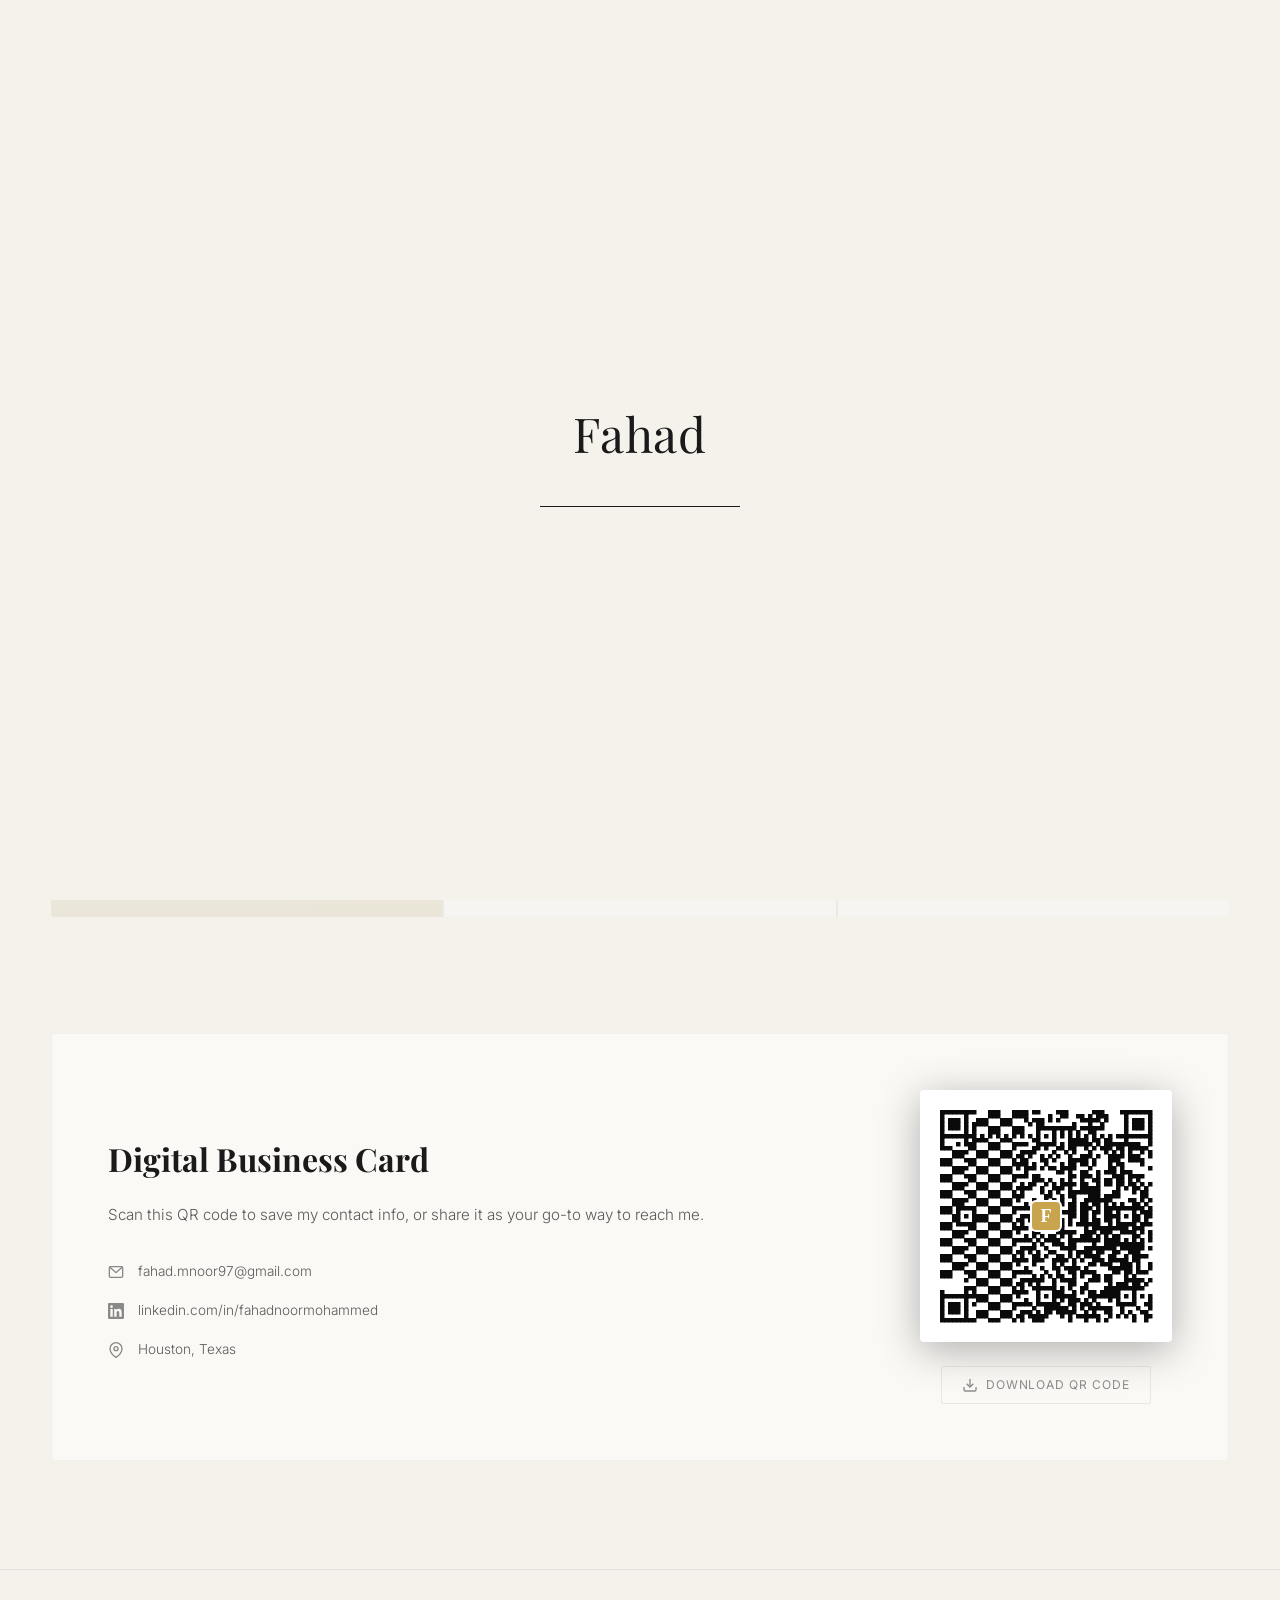
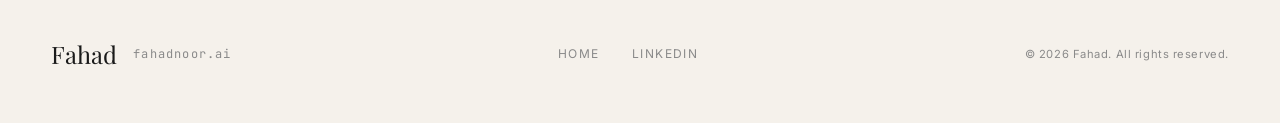
==== commit 6eec2928: "Major redesign: Light luxury with Houston skyline, glass UI, multi-page structure - Split site into " ====
--- a/contact.html
+++ b/contact.html
@@ -15,7 +15,7 @@
 <body>
   <!-- Loading Screen -->
   <div class="loader">
-    <div class="loader-logo">F.</div>
+    <div class="loader-logo">Fahad</div>
     <div class="loader-bar"></div>
   </div>
 
@@ -26,11 +26,11 @@
   <!-- Navigation -->
   <nav class="nav scrolled" id="nav">
     <div class="nav-inner">
-      <a href="index.html" class="nav-logo">F.</a>
+      <a href="index.html" class="nav-logo">Fahad</a>
       <div class="nav-links">
-        <a href="index.html#biography" class="nav-link">Biography</a>
-        <a href="index.html#powerlifting" class="nav-link">Powerlifting</a>
-        <a href="index.html#growth" class="nav-link">Growth</a>
+        <a href="index.html" class="nav-link">Biography</a>
+        <a href="powerlifting.html" class="nav-link">Powerlifting</a>
+        <a href="growth.html" class="nav-link">Growth</a>
         <a href="contact.html" class="nav-link nav-link--contact">Contact Me</a>
       </div>
       <button class="nav-toggle" id="navToggle" aria-label="Toggle menu">
@@ -154,7 +154,7 @@
     <div class="container">
       <div class="footer-inner">
         <div class="footer-brand">
-          <span class="footer-logo">F.</span>
+          <span class="footer-logo">Fahad</span>
           <span class="footer-tagline">fahadnoor.ai</span>
         </div>
         <div class="footer-links">
--- a/styles.css
+++ b/styles.css
@@ -1,5 +1,5 @@
-/* ===== LUXURY MEMOIR — FAHAD.AI ===== */
-/* Inspired by Ferrari, Porsche, Rolls-Royce */
+/* ===== FAHADNOOR.AI — LIGHT LUXURY REDESIGN ===== */
+/* Inspired by Ritz Carlton, Rolls-Royce, Hermès, Chanel, iPhone Liquid Glass */
 
 *, *::before, *::after {
   margin: 0;
@@ -8,41 +8,49 @@
 }
 
 :root {
-  /* Core Palette — Black & Gold Luxury */
-  --bg-deep: #020B13;
-  --bg: #0a0a0b;
-  --bg-elevated: #0f0f11;
-  --bg-card: #131316;
-  --bg-card-hover: #1a1a1e;
-  --surface: #1c1c20;
-  --border: #222228;
-  --border-subtle: #1a1a1e;
-
-  /* Gold System */
-  --gold: #D4AF37;
-  --gold-light: #E8C84A;
-  --gold-soft: #C8A44E;
-  --gold-dim: #8A7235;
-  --gold-glow: rgba(212, 175, 55, 0.12);
-  --gold-gradient: linear-gradient(135deg, #D4AF37 0%, #F2D06B 50%, #D4AF37 100%);
-
-  /* Text */
-  --text: #F5F5F7;
-  --text-secondary: #94949C;
-  --text-muted: #5C5C64;
-
-  /* Typography */
+  /* === Light Luxury Palette === */
+  --bg-deep: #F5F1EB;        /* Warm ivory base */
+  --bg: #FAF8F3;             /* Lighter cream */
+  --bg-elevated: #FFFFFF;    /* Pure white for elevated surfaces */
+  --bg-card: rgba(255, 255, 255, 0.55);  /* Glass card */
+  --bg-card-hover: rgba(255, 255, 255, 0.75);
+  --surface: #EDE8E0;        /* Subtle warm surface */
+
+  /* === Borders === */
+  --border: rgba(26, 26, 26, 0.08);
+  --border-subtle: rgba(26, 26, 26, 0.04);
+  --border-strong: rgba(26, 26, 26, 0.15);
+
+  /* === Glass Effect === */
+  --glass-bg: rgba(255, 255, 255, 0.6);
+  --glass-bg-strong: rgba(255, 255, 255, 0.75);
+  --glass-border: rgba(255, 255, 255, 0.8);
+  --glass-shadow: 0 8px 32px rgba(20, 20, 20, 0.08);
+  --glass-shadow-lg: 0 20px 60px rgba(20, 20, 20, 0.12);
+
+  /* === Text === */
+  --text: #1A1A1A;           /* Near black, refined */
+  --text-secondary: #5A5A5A; /* Graphite */
+  --text-muted: #8A8A8A;     /* Light graphite */
+  --text-on-dark: #F5F1EB;   /* Ivory for use on dark overlays */
+
+  /* === Accent (subtle, editorial) === */
+  --accent: #1A1A1A;         /* Just use black */
+  --accent-warm: #8B6F47;    /* Subtle bronze for rare hover states */
+  --accent-glow: rgba(26, 26, 26, 0.04);
+
+  /* === Typography === */
   --font-display: 'Playfair Display', Georgia, 'Times New Roman', serif;
   --font-body: 'Inter', -apple-system, BlinkMacSystemFont, 'Segoe UI', sans-serif;
   --font-mono: 'JetBrains Mono', 'Fira Code', monospace;
 
-  /* Motion — Porsche-inspired easing */
+  /* === Motion === */
   --ease-luxury: cubic-bezier(0.25, 0.46, 0.45, 0.94);
   --ease-smooth: cubic-bezier(0.16, 1, 0.3, 1);
   --ease-out: cubic-bezier(0, 0, 0.2, 1);
   --ease-in-out: cubic-bezier(0.645, 0.045, 0.355, 1);
 
-  /* Spacing */
+  /* === Spacing === */
   --section-pad: clamp(100px, 12vh, 160px);
   --container-max: 1280px;
 }
@@ -72,7 +80,7 @@
 }
 
 ::selection {
-  background: rgba(212, 175, 55, 0.3);
+  background: rgba(26, 26, 26, 0.12);
   color: var(--text);
 }
 
@@ -88,9 +96,9 @@
 /* ===== CUSTOM CURSOR ===== */
 .cursor-dot {
   position: fixed;
-  width: 8px;
-  height: 8px;
-  background: var(--gold);
+  width: 6px;
+  height: 6px;
+  background: var(--text);
   border-radius: 50%;
   pointer-events: none;
   z-index: 99999;
@@ -99,19 +107,20 @@
 
 .cursor-ring {
   position: fixed;
-  width: 40px;
-  height: 40px;
-  border: 1px solid rgba(212, 175, 55, 0.4);
+  width: 36px;
+  height: 36px;
+  border: 1px solid rgba(26, 26, 26, 0.3);
   border-radius: 50%;
   pointer-events: none;
   z-index: 99998;
-  transition: transform 0.25s var(--ease-luxury), width 0.3s, height 0.3s, border-color 0.3s;
+  transition: transform 0.25s var(--ease-luxury), width 0.3s, height 0.3s, border-color 0.3s, background 0.3s;
 }
 
 .cursor-ring.hover {
-  width: 60px;
-  height: 60px;
-  border-color: var(--gold);
+  width: 56px;
+  height: 56px;
+  border-color: var(--text);
+  background: rgba(26, 26, 26, 0.04);
 }
 
 /* ===== LOADING SCREEN ===== */
@@ -135,13 +144,10 @@
 
 .loader-logo {
   font-family: var(--font-display);
-  font-size: 4rem;
-  font-weight: 700;
-  background: var(--gold-gradient);
-  -webkit-background-clip: text;
-  -webkit-text-fill-color: transparent;
-  background-clip: text;
-  animation: loaderPulse 1.5s ease-in-out infinite;
+  font-size: 3rem;
+  font-weight: 400;
+  color: var(--text);
+  letter-spacing: 0.02em;
 }
 
 .loader-bar {
@@ -159,20 +165,15 @@
   top: 0;
   height: 100%;
   width: 0;
-  background: var(--gold-gradient);
-  animation: loaderFill 2s var(--ease-luxury) forwards;
-}
-
-@keyframes loaderPulse {
-  0%, 100% { opacity: 0.6; }
-  50% { opacity: 1; }
+  background: var(--text);
+  animation: loaderFill 1.5s var(--ease-luxury) forwards;
 }
 
 @keyframes loaderFill {
   to { width: 100%; }
 }
 
-/* ===== NAVIGATION ===== */
+/* ===== NAVIGATION — GLASS ===== */
 .nav {
   position: fixed;
   top: 0;
@@ -184,9 +185,10 @@
 }
 
 .nav.scrolled {
-  background: rgba(2, 11, 19, 0.88);
+  background: rgba(245, 241, 235, 0.72);
   backdrop-filter: blur(24px) saturate(180%);
   -webkit-backdrop-filter: blur(24px) saturate(180%);
+  border-bottom: 1px solid var(--border-subtle);
 }
 
 .nav-inner {
@@ -196,36 +198,32 @@
   align-items: center;
   justify-content: space-between;
   height: 80px;
-  border-bottom: 1px solid transparent;
-  transition: border-color 0.5s;
-}
-
-.nav.scrolled .nav-inner {
-  border-color: rgba(212, 175, 55, 0.08);
 }
 
 .nav-logo {
   font-family: var(--font-display);
   font-size: 1.5rem;
-  font-weight: 700;
-  background: var(--gold-gradient);
-  -webkit-background-clip: text;
-  -webkit-text-fill-color: transparent;
-  background-clip: text;
-  letter-spacing: -0.02em;
+  font-weight: 400;
+  color: var(--text);
+  letter-spacing: 0.02em;
+  transition: opacity 0.3s;
+}
+
+.nav-logo:hover {
+  opacity: 0.6;
 }
 
 .nav-links {
   display: flex;
-  gap: 40px;
+  gap: 44px;
   align-items: center;
 }
 
 .nav-link {
-  font-size: 0.8rem;
+  font-size: 0.75rem;
   font-weight: 400;
   color: var(--text-secondary);
-  letter-spacing: 0.12em;
+  letter-spacing: 0.15em;
   text-transform: uppercase;
   transition: color 0.4s;
   position: relative;
@@ -239,7 +237,7 @@
   left: 0;
   width: 0;
   height: 1px;
-  background: var(--gold);
+  background: var(--text);
   transition: width 0.4s var(--ease-smooth);
 }
 
@@ -254,10 +252,10 @@
 }
 
 .nav-link--contact {
-  border: 1px solid var(--gold-dim);
-  color: var(--gold) !important;
+  border: 1px solid var(--text);
+  color: var(--text) !important;
   padding: 10px 24px;
-  border-radius: 2px;
+  border-radius: 0;
   font-weight: 500;
   letter-spacing: 0.15em;
   transition: all 0.4s var(--ease-luxury);
@@ -266,9 +264,40 @@
 .nav-link--contact::after { display: none; }
 
 .nav-link--contact:hover {
-  background: var(--gold);
+  background: var(--text);
   color: var(--bg-deep) !important;
-  border-color: var(--gold);
+}
+
+/* Nav on hero (when not scrolled) - lighter look over image */
+.nav:not(.scrolled) .nav-logo,
+.nav:not(.scrolled) .nav-link {
+  color: var(--text-on-dark);
+}
+
+.nav:not(.scrolled) .nav-link {
+  color: rgba(245, 241, 235, 0.8);
+}
+
+.nav:not(.scrolled) .nav-link:hover,
+.nav:not(.scrolled) .nav-link.active {
+  color: var(--text-on-dark);
+}
+
+.nav:not(.scrolled) .nav-link::after {
+  background: var(--text-on-dark);
+}
+
+.nav:not(.scrolled) .nav-link--contact {
+  border-color: rgba(245, 241, 235, 0.6);
+  color: var(--text-on-dark) !important;
+  background: rgba(255, 255, 255, 0.08);
+  backdrop-filter: blur(12px);
+}
+
+.nav:not(.scrolled) .nav-link--contact:hover {
+  background: var(--text-on-dark);
+  color: var(--text) !important;
+  border-color: var(--text-on-dark);
 }
 
 .nav-toggle {
@@ -284,8 +313,12 @@
 .nav-toggle span {
   width: 28px;
   height: 1px;
-  background: var(--gold);
-  transition: transform 0.4s var(--ease-smooth), opacity 0.3s;
+  background: var(--text);
+  transition: transform 0.4s var(--ease-smooth), opacity 0.3s, background 0.3s;
+}
+
+.nav:not(.scrolled) .nav-toggle span {
+  background: var(--text-on-dark);
 }
 
 .nav-toggle.active span:nth-child(1) { transform: rotate(45deg) translate(5px, 5px); }
@@ -297,8 +330,9 @@
   display: none;
   position: fixed;
   inset: 0;
-  background: rgba(2, 11, 19, 0.97);
+  background: rgba(245, 241, 235, 0.96);
   backdrop-filter: blur(30px);
+  -webkit-backdrop-filter: blur(30px);
   padding: 120px 48px 48px;
   flex-direction: column;
   justify-content: center;
@@ -326,16 +360,16 @@
 }
 
 .mobile-link:hover {
-  color: var(--gold);
+  color: var(--text);
   padding-left: 16px;
 }
 
 .mobile-link--contact {
-  color: var(--gold);
-  border-bottom: 1px solid var(--gold-dim);
-}
-
-/* ===== HERO — CINEMATIC FULLSCREEN ===== */
+  color: var(--text);
+  border-bottom: 1px solid var(--border-strong);
+}
+
+/* ===== HERO — CINEMATIC WITH HOUSTON SKYLINE ===== */
 .hero {
   position: relative;
   height: 100vh;
@@ -344,94 +378,79 @@
   align-items: center;
   justify-content: center;
   overflow: hidden;
-}
-
-.hero-bg {
+  background: #0a0a0b;
+}
+
+.hero-bg-image {
   position: absolute;
   inset: 0;
-}
-
-.hero-grain {
-  position: absolute;
-  inset: 0;
-  opacity: 0.025;
-  pointer-events: none;
-  z-index: 3;
-}
-
-.hero-gradient {
+  background-image: url('assets/houston-skyline.jpg');
+  background-size: cover;
+  background-position: center 60%;
+  background-repeat: no-repeat;
+  opacity: 0;
+  animation: heroBgFadeIn 2s var(--ease-luxury) 0.3s forwards;
+  transform: scale(1.05);
+  animation-name: heroBgFadeIn, heroBgZoom;
+  animation-duration: 2s, 20s;
+  animation-delay: 0.3s, 0.3s;
+  animation-fill-mode: forwards, forwards;
+  animation-timing-function: var(--ease-luxury), ease-out;
+}
+
+@keyframes heroBgFadeIn {
+  to { opacity: 1; }
+}
+
+@keyframes heroBgZoom {
+  from { transform: scale(1.05); }
+  to { transform: scale(1); }
+}
+
+.hero-overlay {
   position: absolute;
   inset: 0;
   background:
-    radial-gradient(ellipse 120% 60% at 50% -10%, rgba(212, 175, 55, 0.07) 0%, transparent 60%),
-    radial-gradient(ellipse 80% 60% at 80% 120%, rgba(212, 175, 55, 0.04) 0%, transparent 50%),
-    linear-gradient(180deg, transparent 60%, var(--bg-deep) 100%);
-  z-index: 2;
-}
-
-/* Ambient light orbs */
-.hero-orb {
-  position: absolute;
-  border-radius: 50%;
-  filter: blur(60px);
-  opacity: 0.1;
+    linear-gradient(180deg,
+      rgba(10, 10, 11, 0.2) 0%,
+      rgba(10, 10, 11, 0.35) 40%,
+      rgba(10, 10, 11, 0.65) 90%,
+      rgba(245, 241, 235, 1) 100%);
   z-index: 1;
-  animation: orbFloat 12s ease-in-out infinite;
-  will-change: transform;
-}
-
-.hero-orb--1 {
-  width: 500px;
-  height: 500px;
-  background: radial-gradient(circle, rgba(212, 175, 55, 0.3) 0%, transparent 70%);
-  top: -15%;
-  left: -10%;
-  animation-delay: 0s;
-}
-
-.hero-orb--2 {
-  width: 400px;
-  height: 400px;
-  background: radial-gradient(circle, rgba(212, 175, 55, 0.2) 0%, transparent 70%);
-  bottom: -10%;
-  right: -5%;
-  animation-delay: -4s;
-}
-
-.hero-orb--3 {
-  width: 300px;
-  height: 300px;
-  background: radial-gradient(circle, rgba(180, 140, 50, 0.15) 0%, transparent 70%);
-  top: 40%;
-  left: 60%;
-  animation-delay: -8s;
-}
-
-@keyframes orbFloat {
-  0%, 100% { transform: translate(0, 0) scale(1); }
-  33% { transform: translate(30px, -20px) scale(1.05); }
-  66% { transform: translate(-20px, 15px) scale(0.95); }
 }
 
 .hero-content {
   position: relative;
   z-index: 10;
   text-align: center;
-  padding: 0 24px;
-  max-width: 900px;
+  padding: 48px clamp(24px, 5vw, 56px);
+  max-width: 720px;
+  margin: 0 24px;
+}
+
+/* Glass card for hero content — iPhone Liquid Glass */
+.hero-glass {
+  background: linear-gradient(135deg,
+    rgba(255, 255, 255, 0.14) 0%,
+    rgba(255, 255, 255, 0.06) 100%);
+  backdrop-filter: blur(30px) saturate(180%);
+  -webkit-backdrop-filter: blur(30px) saturate(180%);
+  border: 1px solid rgba(255, 255, 255, 0.18);
+  border-radius: 2px;
+  box-shadow:
+    0 20px 60px rgba(0, 0, 0, 0.25),
+    inset 0 1px 0 rgba(255, 255, 255, 0.25);
 }
 
 .hero-content > * {
   opacity: 0;
-  transform: translateY(50px);
+  transform: translateY(30px);
   animation: heroReveal 1s var(--ease-luxury) forwards;
 }
 
-.hero-content > *:nth-child(1) { animation-delay: 0.4s; }
-.hero-content > *:nth-child(2) { animation-delay: 0.6s; }
-.hero-content > *:nth-child(3) { animation-delay: 0.8s; }
-.hero-content > *:nth-child(4) { animation-delay: 1.0s; }
-.hero-content > *:nth-child(5) { animation-delay: 1.2s; }
+.hero-content > *:nth-child(1) { animation-delay: 1.2s; }
+.hero-content > *:nth-child(2) { animation-delay: 1.5s; }
+.hero-content > *:nth-child(3) { animation-delay: 1.8s; }
 
 @keyframes heroReveal {
   to { opacity: 1; transform: translateY(0); }
@@ -439,131 +458,127 @@
 
 .hero-label {
   font-family: var(--font-mono);
-  font-size: 0.7rem;
-  letter-spacing: 0.35em;
+  font-size: 0.65rem;
+  letter-spacing: 0.3em;
   text-transform: uppercase;
-  color: var(--gold);
-  margin-bottom: 28px;
+  color: rgba(245, 241, 235, 0.7);
+  margin-bottom: 24px;
   display: flex;
   align-items: center;
   justify-content: center;
-  gap: 16px;
+  gap: 14px;
 }
 
 .hero-label::before,
 .hero-label::after {
   content: '';
-  width: 40px;
+  width: 32px;
   height: 1px;
-  background: var(--gold-dim);
+  background: rgba(245, 241, 235, 0.4);
 }
 
 .hero-title {
   font-family: var(--font-display);
-  font-size: clamp(5rem, 14vw, 12rem);
-  font-weight: 700;
-  line-height: 0.9;
-  letter-spacing: -0.04em;
-  margin-bottom: 28px;
+  font-size: clamp(4.5rem, 13vw, 10rem);
+  font-weight: 400;
+  line-height: 0.95;
+  letter-spacing: -0.02em;
+  margin-bottom: 24px;
 }
 
 .hero-title-line {
   display: block;
-  background: linear-gradient(135deg, var(--text) 0%, var(--gold) 40%, var(--gold-light) 60%, var(--text) 100%);
-  background-size: 200% auto;
-  -webkit-background-clip: text;
-  -webkit-text-fill-color: transparent;
-  background-clip: text;
-  animation: shimmer 8s ease-in-out infinite alternate;
-}
-
-@keyframes shimmer {
-  0% { background-position: 0% center; }
-  100% { background-position: 100% center; }
+  color: var(--text-on-dark);
+  font-style: italic;
 }
 
 .hero-subtitle {
-  font-size: clamp(0.95rem, 2vw, 1.15rem);
-  color: var(--text-secondary);
+  font-size: clamp(0.85rem, 1.6vw, 1rem);
+  color: rgba(245, 241, 235, 0.75);
   font-weight: 300;
-  letter-spacing: 0.15em;
+  letter-spacing: 0.22em;
   text-transform: uppercase;
-  margin-bottom: 48px;
-}
-
-.hero-meta {
+  margin-bottom: 0;
+}
+
+/* ===== HORIZONTAL MARQUEE TICKER ===== */
+.hero-marquee {
+  position: absolute;
+  bottom: 0;
+  left: 0;
+  right: 0;
+  padding: 28px 0;
+  overflow: hidden;
+  z-index: 10;
+  pointer-events: none;
+  border-top: 1px solid rgba(245, 241, 235, 0.08);
+  border-bottom: 1px solid rgba(245, 241, 235, 0.08);
+  background: rgba(10, 10, 11, 0.3);
+  backdrop-filter: blur(10px);
+  -webkit-backdrop-filter: blur(10px);
+  opacity: 0;
+  animation: marqueeFadeIn 1.5s var(--ease-luxury) 2.2s forwards;
+}
+
+@keyframes marqueeFadeIn {
+  to { opacity: 1; }
+}
+
+.marquee-track {
+  display: flex;
+  width: fit-content;
+  animation: marqueeScroll 50s linear infinite;
+  will-change: transform;
+}
+
+.marquee-group {
   display: flex;
   align-items: center;
-  justify-content: center;
-  gap: 32px;
-  flex-wrap: wrap;
-  margin-bottom: 72px;
-}
-
-.hero-meta-item {
-  display: flex;
-  align-items: center;
-  gap: 8px;
-  font-size: 0.8rem;
-  color: var(--text-muted);
-  letter-spacing: 0.05em;
-}
-
-.hero-meta-item svg { color: var(--gold-dim); }
-
-.hero-meta-divider {
-  width: 4px;
-  height: 4px;
-  background: var(--gold-dim);
-  border-radius: 50%;
-}
-
-.hero-scroll {
-  display: inline-flex;
-  flex-direction: column;
-  align-items: center;
-  gap: 12px;
-  font-size: 0.65rem;
-  color: var(--text-muted);
-  letter-spacing: 0.25em;
-  text-transform: uppercase;
-  transition: color 0.4s;
-}
-
-.hero-scroll:hover { color: var(--gold); }
-
-.hero-scroll-line {
-  width: 1px;
-  height: 48px;
-  background: linear-gradient(to bottom, var(--gold-dim), transparent);
-  animation: scrollPulse 2.5s ease-in-out infinite;
-}
-
-@keyframes scrollPulse {
-  0%, 100% { opacity: 0.3; transform: scaleY(0.6); transform-origin: top; }
-  50% { opacity: 1; transform: scaleY(1); }
+  flex-shrink: 0;
+  gap: 56px;
+  padding-right: 56px;
+}
+
+.marquee-item {
+  font-family: var(--font-display);
+  font-size: clamp(1rem, 1.8vw, 1.5rem);
+  font-weight: 400;
+  font-style: italic;
+  color: rgba(245, 241, 235, 0.35);
+  letter-spacing: 0.04em;
+  white-space: nowrap;
+}
+
+.marquee-sep {
+  font-size: 0.5rem;
+  color: rgba(245, 241, 235, 0.25);
+  transform: translateY(-2px);
+}
+
+@keyframes marqueeScroll {
+  0% { transform: translateX(0); }
+  100% { transform: translateX(-50%); }
 }
 
 /* ===== SECTION SYSTEM ===== */
 .section {
   padding: var(--section-pad) 0;
   position: relative;
+  background: var(--bg-deep);
 }
 
 .section--dark {
-  background: var(--bg-elevated);
+  background: var(--bg);
 }
 
 .section--accent {
-  background: linear-gradient(180deg, var(--bg-deep) 0%, rgba(212, 175, 55, 0.03) 50%, var(--bg-deep) 100%);
-}
-
-/* Cinematic section divider */
+  background: var(--surface);
+}
+
 .section-divider {
   width: 100%;
   height: 1px;
-  background: linear-gradient(90deg, transparent, var(--gold-dim), transparent);
-  opacity: 0.4;
+  background: var(--border);
 }
 
 .section-header {
@@ -573,7 +588,7 @@
 .section-number {
   font-family: var(--font-mono);
   font-size: 0.65rem;
-  color: var(--gold);
+  color: var(--text-muted);
   letter-spacing: 0.2em;
   display: block;
   margin-bottom: 16px;
@@ -582,16 +597,17 @@
 .section-title {
   font-family: var(--font-display);
   font-size: clamp(2.5rem, 6vw, 4rem);
-  font-weight: 700;
-  letter-spacing: -0.03em;
+  font-weight: 400;
+  letter-spacing: -0.02em;
   margin-bottom: 20px;
   line-height: 1.1;
+  color: var(--text);
 }
 
 .section-line {
   width: 48px;
   height: 1px;
-  background: var(--gold-gradient);
+  background: var(--text);
 }
 
 .section-intro {
@@ -603,6 +619,39 @@
   font-weight: 300;
 }
 
+/* ===== PAGE HERO (Sub-Pages) ===== */
+.page-hero {
+  position: relative;
+  padding: 180px 0 100px;
+  overflow: hidden;
+  background: var(--bg-deep);
+}
+
+.page-hero-content {
+  position: relative;
+  z-index: 2;
+  max-width: 800px;
+}
+
+.page-hero-title {
+  font-family: var(--font-display);
+  font-size: clamp(3.5rem, 8vw, 6rem);
+  font-weight: 400;
+  font-style: italic;
+  letter-spacing: -0.02em;
+  margin: 16px 0 24px;
+  line-height: 1.05;
+  color: var(--text);
+}
+
+.page-hero-sub {
+  font-size: 1.1rem;
+  color: var(--text-secondary);
+  max-width: 620px;
+  line-height: 1.9;
+  font-weight: 300;
+}
+
 /* ===== BIOGRAPHY — EDITORIAL LAYOUT ===== */
 .bio-grid {
   display: grid;
@@ -618,19 +667,11 @@
 
 .bio-portrait-frame {
   aspect-ratio: 3/4;
-  border-radius: 4px;
+  border-radius: 2px;
   overflow: hidden;
-  background: var(--bg-card);
-  position: relative;
-}
-
-.bio-portrait-frame::after {
-  content: '';
-  position: absolute;
-  inset: 0;
-  border: 1px solid rgba(212, 175, 55, 0.15);
-  border-radius: 4px;
-  pointer-events: none;
+  background: var(--bg-elevated);
+  position: relative;
+  box-shadow: var(--glass-shadow-lg);
 }
 
 .bio-portrait-img {
@@ -649,20 +690,15 @@
   align-items: center;
   justify-content: center;
   gap: 16px;
-  background:
-    linear-gradient(135deg, rgba(212, 175, 55, 0.03) 0%, transparent 50%),
-    var(--bg-card);
+  background: var(--surface);
 }
 
 .bio-portrait-initial {
   font-family: var(--font-display);
   font-size: 8rem;
-  font-weight: 700;
-  background: var(--gold-gradient);
-  -webkit-background-clip: text;
-  -webkit-text-fill-color: transparent;
-  background-clip: text;
-  opacity: 0.2;
+  font-weight: 400;
+  color: var(--text-muted);
+  opacity: 0.3;
 }
 
 .bio-portrait-hint {
@@ -678,8 +714,8 @@
   right: -16px;
   width: 100%;
   height: 100%;
-  border: 1px solid rgba(212, 175, 55, 0.1);
-  border-radius: 4px;
+  border: 1px solid var(--border);
+  border-radius: 2px;
   z-index: -1;
 }
 
@@ -692,27 +728,30 @@
 }
 
 .bio-lead {
-  font-size: 1.25rem !important;
+  font-size: 1.3rem !important;
   color: var(--text) !important;
   font-weight: 400 !important;
-  line-height: 1.8 !important;
+  line-height: 1.7 !important;
+  font-style: italic;
 }
 
 .bio-lead strong {
-  background: var(--gold-gradient);
-  -webkit-background-clip: text;
-  -webkit-text-fill-color: transparent;
-  background-clip: text;
-  font-weight: 600;
+  color: var(--text);
+  font-weight: 500;
+  font-style: normal;
 }
 
 .bio-quote {
   margin-top: 48px;
   padding: 40px;
-  background: linear-gradient(135deg, rgba(212, 175, 55, 0.04) 0%, transparent 100%);
-  border-left: 2px solid var(--gold);
-  border-radius: 0 4px 4px 0;
-  position: relative;
+  background: var(--glass-bg);
+  backdrop-filter: blur(12px);
+  -webkit-backdrop-filter: blur(12px);
+  border: 1px solid var(--border-subtle);
+  border-left: 2px solid var(--text);
+  border-radius: 0 2px 2px 0;
+  position: relative;
+  box-shadow: var(--glass-shadow);
 }
 
 .bio-quote::before {
@@ -722,8 +761,8 @@
   left: 20px;
   font-family: var(--font-display);
   font-size: 4rem;
-  color: var(--gold);
-  opacity: 0.15;
+  color: var(--text);
+  opacity: 0.08;
   line-height: 1;
 }
 
@@ -734,6 +773,7 @@
   color: var(--text);
   margin-bottom: 16px;
   line-height: 1.7;
+  font-weight: 400;
 }
 
 .bio-quote cite {
@@ -743,7 +783,7 @@
   letter-spacing: 0.05em;
 }
 
-/* ===== MEDIA GALLERY — CINEMATIC ===== */
+/* ===== MEDIA GALLERY ===== */
 .media-gallery {
   margin-top: 72px;
 }
@@ -751,7 +791,8 @@
 .media-gallery-title {
   font-family: var(--font-display);
   font-size: 1.5rem;
-  font-weight: 600;
+  font-weight: 400;
+  font-style: italic;
   margin-bottom: 32px;
   color: var(--text);
 }
@@ -759,21 +800,24 @@
 .media-grid {
   display: grid;
   grid-template-columns: repeat(3, 1fr);
-  gap: 12px;
+  gap: 16px;
 }
 
 .media-item {
   position: relative;
-  border-radius: 4px;
+  border-radius: 2px;
   overflow: hidden;
-  background: var(--bg-card);
+  background: var(--glass-bg);
+  backdrop-filter: blur(12px);
+  -webkit-backdrop-filter: blur(12px);
+  border: 1px solid var(--border-subtle);
   transition: transform 0.6s var(--ease-luxury), box-shadow 0.6s;
   cursor: pointer;
 }
 
 .media-item:hover {
-  transform: scale(1.02);
-  box-shadow: 0 24px 64px rgba(0,0,0,0.4);
+  transform: translateY(-4px);
+  box-shadow: var(--glass-shadow-lg);
 }
 
 .media-item img,
@@ -786,7 +830,7 @@
 
 .media-item:hover img,
 .media-item:hover video {
-  transform: scale(1.08);
+  transform: scale(1.05);
 }
 
 .media-item-placeholder {
@@ -797,11 +841,11 @@
   align-items: center;
   justify-content: center;
   gap: 10px;
-  background: linear-gradient(135deg, var(--bg-card), var(--surface));
+  background: var(--surface);
 }
 
 .media-item-placeholder svg {
-  color: var(--gold-dim);
+  color: var(--text-muted);
   opacity: 0.4;
 }
 
@@ -815,22 +859,26 @@
   padding: 16px 20px;
   font-size: 0.8rem;
   color: var(--text-secondary);
+  border-top: 1px solid var(--border-subtle);
 }
 
 .media-caption strong {
   display: block;
   color: var(--text);
   margin-bottom: 4px;
-  font-weight: 600;
+  font-weight: 500;
   font-size: 0.85rem;
 }
 
 /* Video Embed */
 .video-embed {
   margin-top: 48px;
-  border-radius: 4px;
+  border-radius: 2px;
   overflow: hidden;
-  background: var(--bg-card);
+  background: var(--glass-bg);
+  backdrop-filter: blur(12px);
+  -webkit-backdrop-filter: blur(12px);
+  border: 1px solid var(--border-subtle);
   position: relative;
 }
 
@@ -853,7 +901,7 @@
 .video-embed-placeholder {
   position: relative;
   padding-bottom: 56.25%;
-  background: linear-gradient(135deg, var(--bg-card), var(--surface));
+  background: var(--surface);
 }
 
 .video-embed-placeholder-inner {
@@ -867,22 +915,23 @@
 }
 
 .video-play-btn {
-  width: 80px;
-  height: 80px;
+  width: 76px;
+  height: 76px;
   border-radius: 50%;
-  background: rgba(212, 175, 55, 0.15);
-  border: 1px solid rgba(212, 175, 55, 0.3);
+  background: var(--glass-bg-strong);
+  backdrop-filter: blur(12px);
+  -webkit-backdrop-filter: blur(12px);
+  border: 1px solid var(--border);
   display: flex;
   align-items: center;
   justify-content: center;
   transition: all 0.5s var(--ease-luxury);
-  backdrop-filter: blur(10px);
 }
 
 .video-embed:hover .video-play-btn {
-  background: var(--gold);
-  border-color: var(--gold);
-  transform: scale(1.1);
+  background: var(--text);
+  border-color: var(--text);
+  transform: scale(1.05);
 }
 
 .video-embed:hover .video-play-btn svg {
@@ -902,20 +951,22 @@
   color: var(--text-secondary);
 }
 
-/* ===== STATS — FERRARI-INSPIRED ===== */
+/* ===== STATS — EDITORIAL GRID ===== */
 .stats-grid {
   display: grid;
   grid-template-columns: repeat(4, 1fr);
   gap: 2px;
   margin-bottom: 96px;
-  background: var(--border-subtle);
-  border-radius: 4px;
+  background: var(--border);
+  border-radius: 2px;
   overflow: hidden;
 }
 
 .stat-card {
-  background: var(--bg-card);
-  padding: 48px 32px;
+  background: var(--glass-bg);
+  backdrop-filter: blur(12px);
+  -webkit-backdrop-filter: blur(12px);
+  padding: 56px 32px;
   text-align: center;
   transition: background 0.5s var(--ease-luxury);
   position: relative;
@@ -929,12 +980,12 @@
   transform: translateX(-50%);
   width: 0;
   height: 2px;
-  background: var(--gold-gradient);
+  background: var(--text);
   transition: width 0.5s var(--ease-smooth);
 }
 
 .stat-card:hover {
-  background: var(--bg-card-hover);
+  background: var(--glass-bg-strong);
 }
 
 .stat-card:hover::after {
@@ -942,19 +993,19 @@
 }
 
 .stat-card--total {
-  background: linear-gradient(180deg, var(--bg-card) 0%, rgba(212, 175, 55, 0.06) 100%);
+  background: linear-gradient(180deg, var(--glass-bg-strong) 0%, var(--bg-elevated) 100%);
 }
 
 .stat-icon {
-  color: var(--gold);
+  color: var(--text);
   margin-bottom: 20px;
-  opacity: 0.6;
+  opacity: 0.5;
 }
 
 .stat-value {
   font-family: var(--font-display);
-  font-size: clamp(2.5rem, 4vw, 3.5rem);
-  font-weight: 700;
+  font-size: clamp(2.75rem, 4.5vw, 3.75rem);
+  font-weight: 400;
   color: var(--text);
   line-height: 1;
 }
@@ -962,7 +1013,7 @@
 .stat-unit {
   font-family: var(--font-mono);
   font-size: 0.7rem;
-  color: var(--gold);
+  color: var(--text-muted);
   font-weight: 400;
   letter-spacing: 0.15em;
   text-transform: uppercase;
@@ -971,7 +1022,7 @@
 
 .stat-label {
   font-size: 0.8rem;
-  color: var(--text-muted);
+  color: var(--text-secondary);
   margin-top: 12px;
   letter-spacing: 0.03em;
 }
@@ -984,8 +1035,10 @@
 .timeline-title {
   font-family: var(--font-display);
   font-size: 1.75rem;
-  font-weight: 600;
+  font-weight: 400;
+  font-style: italic;
   margin-bottom: 48px;
+  color: var(--text);
 }
 
 .timeline-track {
@@ -1000,7 +1053,7 @@
   top: 8px;
   bottom: 8px;
   width: 1px;
-  background: linear-gradient(to bottom, var(--gold), var(--gold-dim), var(--border));
+  background: linear-gradient(to bottom, var(--text), var(--border));
 }
 
 .timeline-item {
@@ -1018,33 +1071,35 @@
   height: 15px;
   border-radius: 50%;
   background: var(--bg-deep);
-  border: 1.5px solid var(--gold);
+  border: 1.5px solid var(--text);
   z-index: 1;
   transition: all 0.4s;
 }
 
 .timeline-item:first-child .timeline-dot {
-  background: var(--gold);
-  box-shadow: 0 0 20px rgba(212, 175, 55, 0.3);
+  background: var(--text);
 }
 
 .timeline-content {
   padding: 32px;
-  background: var(--bg-card);
+  background: var(--glass-bg);
+  backdrop-filter: blur(12px);
+  -webkit-backdrop-filter: blur(12px);
   border: 1px solid var(--border-subtle);
-  border-radius: 4px;
-  transition: border-color 0.4s, transform 0.4s var(--ease-luxury);
+  border-radius: 2px;
+  transition: border-color 0.4s, transform 0.4s var(--ease-luxury), box-shadow 0.4s;
 }
 
 .timeline-content:hover {
-  border-color: rgba(212, 175, 55, 0.2);
+  border-color: var(--border);
   transform: translateX(8px);
+  box-shadow: var(--glass-shadow);
 }
 
 .timeline-year {
   font-family: var(--font-mono);
   font-size: 0.65rem;
-  color: var(--gold);
+  color: var(--text-muted);
   letter-spacing: 0.15em;
   text-transform: uppercase;
 }
@@ -1052,7 +1107,10 @@
 .timeline-content h4 {
   font-family: var(--font-display);
   font-size: 1.25rem;
+  font-weight: 400;
+  font-style: italic;
   margin: 10px 0 14px;
+  color: var(--text);
 }
 
 .timeline-content p {
@@ -1062,19 +1120,21 @@
   font-weight: 300;
 }
 
-/* ===== PHILOSOPHY CARDS — ROLLS-ROYCE INSPIRED ===== */
+/* ===== PHILOSOPHY CARDS ===== */
 .pl-philosophy {
   display: grid;
   grid-template-columns: repeat(3, 1fr);
   gap: 2px;
-  background: var(--border-subtle);
-  border-radius: 4px;
+  background: var(--border);
+  border-radius: 2px;
   overflow: hidden;
 }
 
 .pl-philosophy-card {
-  padding: 48px 36px;
-  background: var(--bg-card);
+  padding: 56px 36px;
+  background: var(--glass-bg);
+  backdrop-filter: blur(12px);
+  -webkit-backdrop-filter: blur(12px);
   transition: background 0.5s;
   position: relative;
 }
@@ -1086,13 +1146,14 @@
   left: 0;
   right: 0;
   height: 1px;
-  background: var(--gold-gradient);
+  background: var(--text);
   transform: scaleX(0);
+  transform-origin: left;
   transition: transform 0.6s var(--ease-smooth);
 }
 
 .pl-philosophy-card:hover {
-  background: var(--bg-card-hover);
+  background: var(--glass-bg-strong);
 }
 
 .pl-philosophy-card:hover::before {
@@ -1101,15 +1162,17 @@
 
 .pl-philosophy-card h4 {
   font-family: var(--font-display);
-  font-size: 1.15rem;
+  font-size: 1.25rem;
+  font-weight: 400;
+  font-style: italic;
   margin-bottom: 16px;
-  color: var(--gold);
+  color: var(--text);
 }
 
 .pl-philosophy-card p {
   font-size: 0.9rem;
   color: var(--text-secondary);
-  line-height: 1.8;
+  line-height: 1.85;
   font-weight: 300;
 }
 
@@ -1122,56 +1185,61 @@
 
 .growth-card {
   padding: 48px;
-  background: var(--bg-card);
+  background: var(--glass-bg);
+  backdrop-filter: blur(12px);
+  -webkit-backdrop-filter: blur(12px);
   border: 1px solid var(--border-subtle);
-  border-radius: 4px;
+  border-radius: 2px;
   position: relative;
   overflow: hidden;
-  transition: border-color 0.5s, transform 0.5s var(--ease-luxury);
+  transition: border-color 0.5s, transform 0.5s var(--ease-luxury), box-shadow 0.5s;
 }
 
 .growth-card:hover {
-  border-color: rgba(212, 175, 55, 0.2);
+  border-color: var(--border);
   transform: translateY(-4px);
+  box-shadow: var(--glass-shadow-lg);
 }
 
 .growth-card--university {
   grid-column: 1 / -1;
-  background:
-    linear-gradient(135deg, rgba(212, 175, 55, 0.04) 0%, transparent 60%),
-    var(--bg-card);
-  border-color: rgba(212, 175, 55, 0.15);
+  background: linear-gradient(135deg, var(--glass-bg-strong) 0%, var(--bg-elevated) 100%);
+  border-color: var(--border);
 }
 
 .growth-card-icon {
-  color: var(--gold);
+  color: var(--text);
   margin-bottom: 24px;
-  opacity: 0.7;
+  opacity: 0.6;
 }
 
 .growth-card h3 {
   font-family: var(--font-display);
   font-size: 1.5rem;
+  font-weight: 400;
+  font-style: italic;
   margin-bottom: 8px;
+  color: var(--text);
 }
 
 .growth-card-tag {
   display: inline-block;
   font-family: var(--font-mono);
   font-size: 0.6rem;
-  color: var(--gold);
+  color: var(--text-muted);
   letter-spacing: 0.15em;
   text-transform: uppercase;
   margin-bottom: 20px;
   padding: 4px 12px;
-  background: var(--gold-glow);
+  background: var(--accent-glow);
+  border: 1px solid var(--border-subtle);
   border-radius: 2px;
 }
 
 .growth-card p {
   font-size: 0.95rem;
   color: var(--text-secondary);
-  line-height: 1.8;
+  line-height: 1.85;
   margin-bottom: 12px;
   font-weight: 300;
 }
@@ -1184,7 +1252,7 @@
   right: -40px;
   width: 250px;
   height: 250px;
-  background: radial-gradient(circle, rgba(212, 175, 55, 0.06) 0%, transparent 70%);
+  background: radial-gradient(circle, var(--accent-glow) 0%, transparent 70%);
   pointer-events: none;
 }
 
@@ -1210,7 +1278,7 @@
   top: 10px;
   width: 8px;
   height: 1px;
-  background: var(--gold);
+  background: var(--text);
 }
 
 .values-list li strong {
@@ -1263,7 +1331,7 @@
   transform: scale(1);
 }
 
-/* ===== PARALLAX IMAGE SECTIONS ===== */
+/* ===== PARALLAX SECTION ===== */
 .parallax-section {
   position: relative;
   height: 60vh;
@@ -1285,12 +1353,7 @@
 .parallax-overlay {
   position: absolute;
   inset: 0;
-  background: linear-gradient(
-    180deg,
-    rgba(2, 11, 19, 0.7) 0%,
-    rgba(2, 11, 19, 0.4) 50%,
-    rgba(2, 11, 19, 0.8) 100%
-  );
+  background: linear-gradient(180deg, rgba(245,241,235,0.8) 0%, rgba(245,241,235,0.4) 50%, rgba(245,241,235,0.8) 100%);
 }
 
 .parallax-content {
@@ -1312,7 +1375,7 @@
 
 .parallax-cite {
   font-size: 0.8rem;
-  color: var(--gold);
+  color: var(--text-muted);
   letter-spacing: 0.1em;
 }
 
@@ -1321,8 +1384,9 @@
   position: fixed;
   inset: 0;
   z-index: 100000;
-  background: rgba(2, 11, 19, 0.95);
+  background: rgba(26, 26, 26, 0.85);
   backdrop-filter: blur(20px);
+  -webkit-backdrop-filter: blur(20px);
   display: flex;
   align-items: center;
   justify-content: center;
@@ -1341,7 +1405,7 @@
 .lightbox-overlay video {
   max-width: 90vw;
   max-height: 85vh;
-  border-radius: 4px;
+  border-radius: 2px;
   object-fit: contain;
 }
 
@@ -1352,8 +1416,8 @@
   width: 48px;
   height: 48px;
   border-radius: 50%;
-  background: rgba(255,255,255,0.05);
-  border: 1px solid rgba(255,255,255,0.1);
+  background: rgba(255,255,255,0.1);
+  border: 1px solid rgba(255,255,255,0.2);
   color: white;
   font-size: 1.25rem;
   cursor: pointer;
@@ -1364,9 +1428,7 @@
 }
 
 .lightbox-close:hover {
-  background: rgba(212, 175, 55, 0.15);
-  border-color: var(--gold-dim);
-  color: var(--gold);
+  background: rgba(255,255,255,0.2);
 }
 
 .lightbox-caption {
@@ -1374,7 +1436,7 @@
   bottom: 32px;
   left: 50%;
   transform: translateX(-50%);
-  color: var(--text-secondary);
+  color: rgba(255,255,255,0.8);
   font-size: 0.85rem;
   text-align: center;
   max-width: 600px;
@@ -1382,20 +1444,9 @@
 
 /* ===== FOOTER ===== */
 .footer {
-  padding: 64px 0;
-  border-top: 1px solid var(--border-subtle);
-  position: relative;
-}
-
-.footer::before {
-  content: '';
-  position: absolute;
-  top: -1px;
-  left: 50%;
-  transform: translateX(-50%);
-  width: 60px;
-  height: 1px;
-  background: var(--gold-gradient);
+  padding: 64px 0 48px;
+  border-top: 1px solid var(--border);
+  background: var(--bg-deep);
 }
 
 .footer-inner {
@@ -1415,11 +1466,8 @@
 .footer-logo {
   font-family: var(--font-display);
   font-size: 1.5rem;
-  font-weight: 700;
-  background: var(--gold-gradient);
-  -webkit-background-clip: text;
-  -webkit-text-fill-color: transparent;
-  background-clip: text;
+  font-weight: 400;
+  color: var(--text);
 }
 
 .footer-tagline {
@@ -1435,14 +1483,14 @@
 }
 
 .footer-link {
-  font-size: 0.8rem;
+  font-size: 0.75rem;
   color: var(--text-muted);
-  letter-spacing: 0.08em;
+  letter-spacing: 0.12em;
   text-transform: uppercase;
   transition: color 0.4s;
 }
 
-.footer-link:hover { color: var(--gold); }
+.footer-link:hover { color: var(--text); }
 
 .footer-copy {
   font-size: 0.7rem;
@@ -1456,6 +1504,7 @@
   .stats-grid { grid-template-columns: repeat(2, 1fr); }
   .pl-philosophy { grid-template-columns: 1fr; }
   .media-grid { grid-template-columns: repeat(2, 1fr); }
+  .growth-grid { grid-template-columns: 1fr; }
 }
 
 @media (max-width: 768px) {
@@ -1474,8 +1523,6 @@
 
   .stats-grid { grid-template-columns: repeat(2, 1fr); }
 
-  .growth-grid { grid-template-columns: 1fr; }
-
   .section { padding: clamp(64px, 8vh, 100px) 0; }
 
   .footer-inner {
@@ -1487,11 +1534,12 @@
   .media-grid { grid-template-columns: 1fr; }
 
   .parallax-bg { background-attachment: scroll; }
+
+  .nav-logo { font-size: 1.25rem; }
 }
 
 @media (max-width: 480px) {
-  .hero-meta { flex-direction: column; gap: 12px; }
-  .hero-meta-divider { display: none; }
   .stats-grid { gap: 1px; }
-  .stat-card { padding: 32px 16px; }
-}
+  .stat-card { padding: 36px 16px; }
+  .hero-content { padding: 36px 24px; }
+}
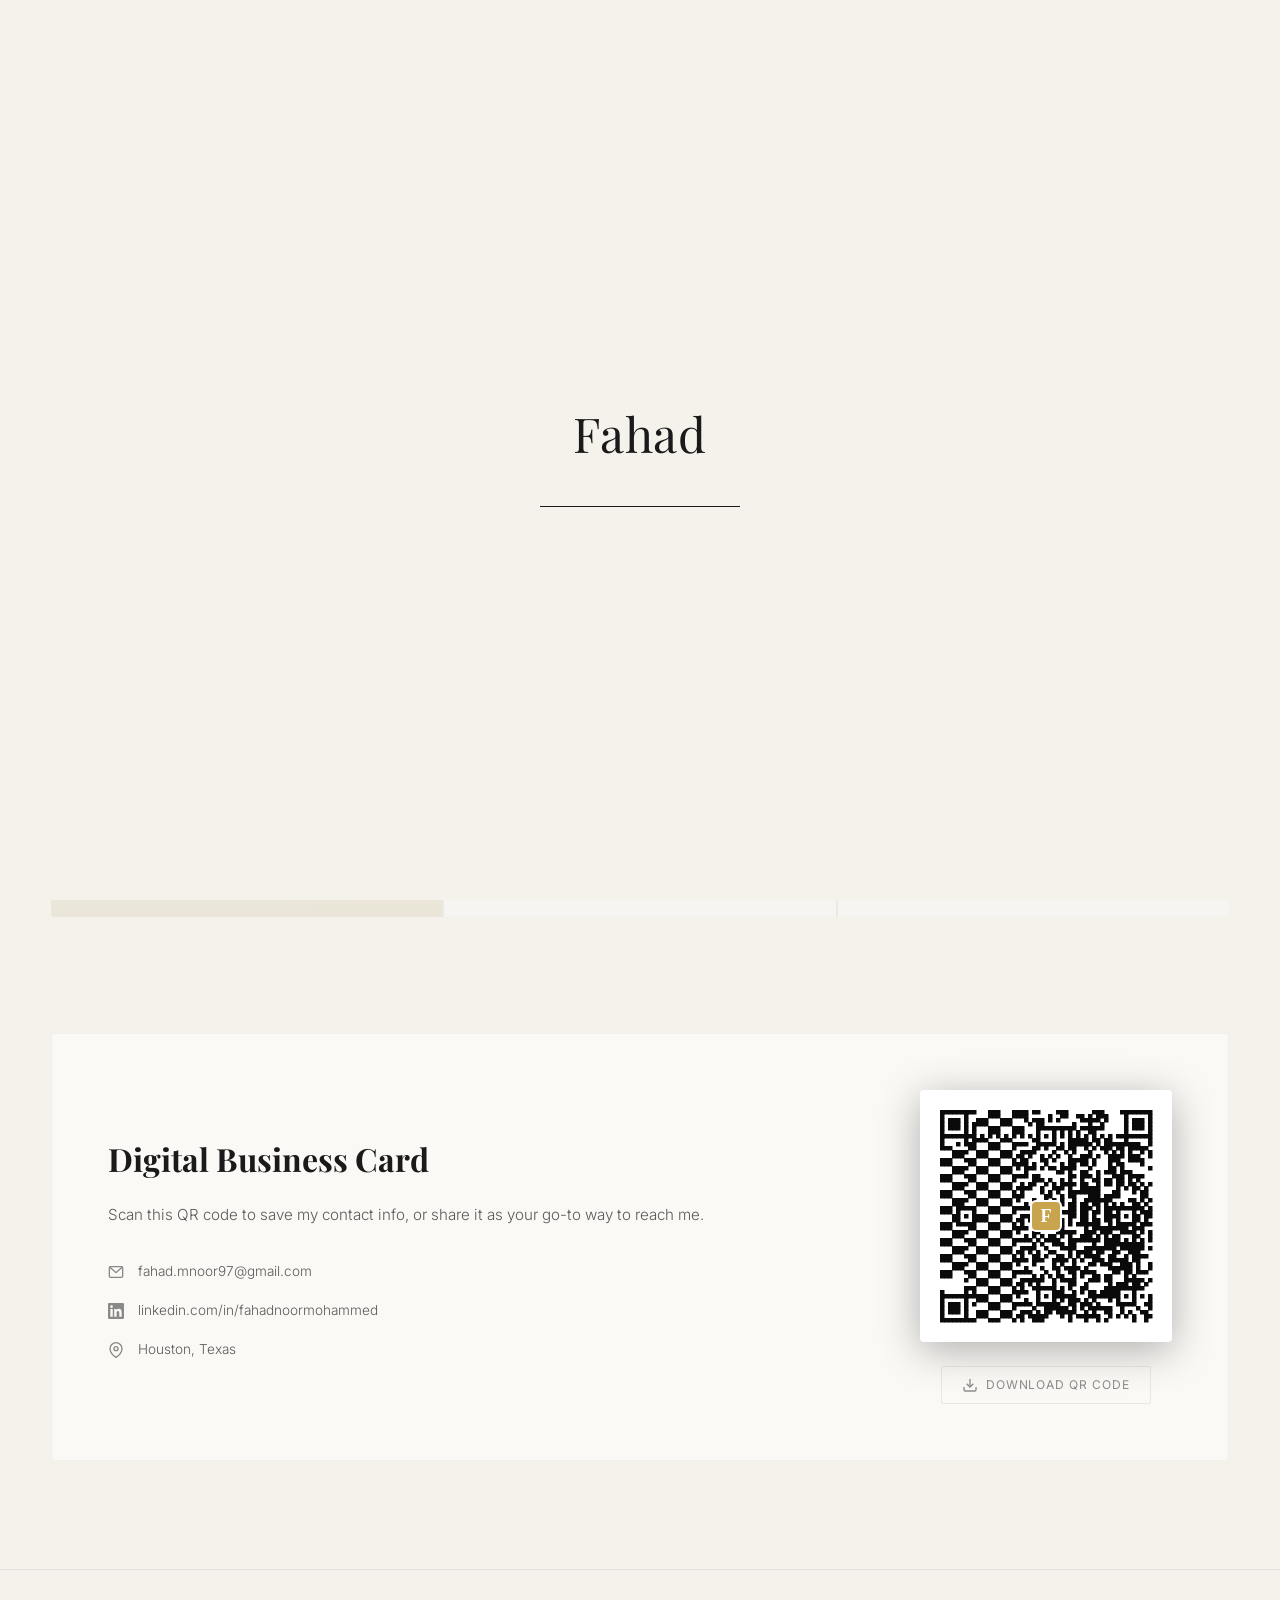
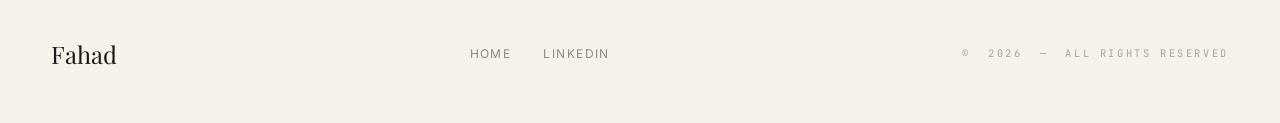
==== commit 59d5e840: "Enhance bio portrait, refine footer with sleek typography - Larger bio portrait (480px, 4/5 aspect) " ====
--- a/contact.html
+++ b/contact.html
@@ -155,13 +155,12 @@
       <div class="footer-inner">
         <div class="footer-brand">
           <span class="footer-logo">Fahad</span>
-          <span class="footer-tagline">fahadnoor.ai</span>
         </div>
         <div class="footer-links">
           <a href="index.html" class="footer-link">Home</a>
           <a href="https://www.linkedin.com/in/fahadnoormohammed" target="_blank" rel="noopener" class="footer-link">LinkedIn</a>
         </div>
-        <p class="footer-copy">&copy; 2026 Fahad. All rights reserved.</p>
+        <p class="footer-copy">&copy;&nbsp;&nbsp;2026&nbsp;&nbsp;&mdash;&nbsp;&nbsp;ALL&nbsp;RIGHTS&nbsp;RESERVED</p>
       </div>
     </div>
   </footer>
--- a/styles.css
+++ b/styles.css
@@ -655,8 +655,8 @@
 /* ===== BIOGRAPHY — EDITORIAL LAYOUT ===== */
 .bio-grid {
   display: grid;
-  grid-template-columns: 400px 1fr;
-  gap: 80px;
+  grid-template-columns: 480px 1fr;
+  gap: 96px;
   align-items: start;
 }
 
@@ -666,20 +666,59 @@
 }
 
 .bio-portrait-frame {
-  aspect-ratio: 3/4;
+  aspect-ratio: 4/5;
   border-radius: 2px;
   overflow: hidden;
   background: var(--bg-elevated);
   position: relative;
-  box-shadow: var(--glass-shadow-lg);
+  box-shadow:
+    0 30px 80px rgba(20, 20, 20, 0.15),
+    0 10px 30px rgba(20, 20, 20, 0.08),
+    0 0 0 1px rgba(255, 255, 255, 0.6) inset;
+  transform: translateZ(0);
+  transition: transform 0.8s var(--ease-luxury), box-shadow 0.8s;
+}
+
+.bio-portrait-frame::before {
+  content: '';
+  position: absolute;
+  inset: 0;
+  background: linear-gradient(
+    135deg,
+    rgba(255, 255, 255, 0.18) 0%,
+    transparent 35%,
+    transparent 65%,
+    rgba(26, 26, 26, 0.08) 100%
+  );
+  z-index: 2;
+  pointer-events: none;
+  mix-blend-mode: overlay;
+}
+
+.bio-portrait-frame::after {
+  content: '';
+  position: absolute;
+  inset: 0;
+  border: 1px solid rgba(255, 255, 255, 0.35);
+  z-index: 3;
+  pointer-events: none;
+}
+
+.bio-portrait-frame:hover {
+  transform: translateY(-6px) translateZ(0);
+  box-shadow:
+    0 40px 100px rgba(20, 20, 20, 0.2),
+    0 14px 36px rgba(20, 20, 20, 0.1),
+    0 0 0 1px rgba(255, 255, 255, 0.6) inset;
 }
 
 .bio-portrait-img {
   width: 100%;
   height: 100%;
   object-fit: cover;
-  object-position: center top;
+  object-position: center 20%;
   display: block;
+  filter: contrast(1.02) saturate(1.05);
 }
 
 .bio-portrait-placeholder {
@@ -1493,9 +1532,13 @@
 .footer-link:hover { color: var(--text); }
 
 .footer-copy {
-  font-size: 0.7rem;
+  font-family: var(--font-mono);
+  font-size: 0.65rem;
   color: var(--text-muted);
-  letter-spacing: 0.05em;
+  letter-spacing: 0.25em;
+  font-weight: 400;
+  text-transform: uppercase;
+  opacity: 0.75;
 }
 
 /* ===== RESPONSIVE ===== */
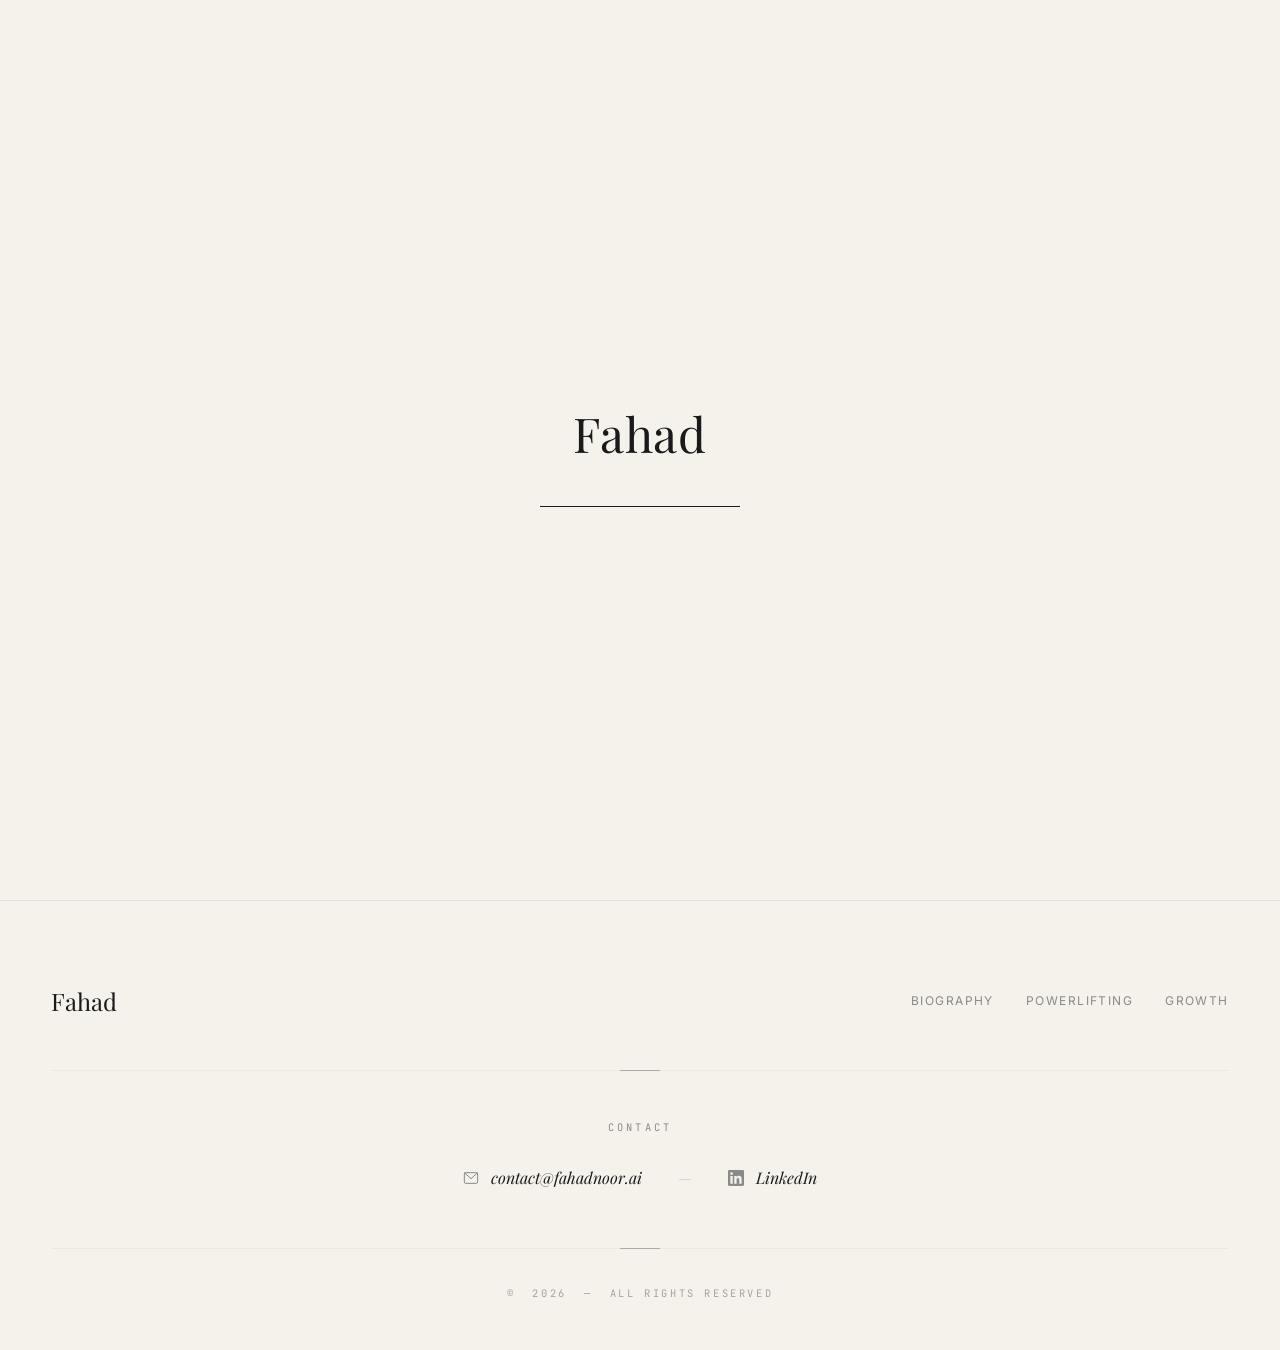
==== commit 4c868794: "Add centralized Contact block + 4 reviewable luxury features FOOTER + MOBILE CONTACT: - Centralized " ====
--- a/contact.html
+++ b/contact.html
@@ -41,29 +41,47 @@
 
   <!-- Mobile Menu -->
   <div class="mobile-menu" id="mobileMenu">
-    <a href="index.html#biography" class="mobile-link">Biography</a>
-    <a href="index.html#powerlifting" class="mobile-link">Powerlifting</a>
-    <a href="index.html#growth" class="mobile-link">Growth</a>
-    <a href="contact.html" class="mobile-link mobile-link--contact">Contact Me</a>
+    <div class="mobile-nav-links">
+      <a href="index.html" class="mobile-link">Biography</a>
+      <a href="powerlifting.html" class="mobile-link">Powerlifting</a>
+      <a href="growth.html" class="mobile-link">Growth</a>
+    </div>
+    <div class="mobile-contact">
+      <span class="mobile-contact-label">Contact</span>
+      <a href="https://mail.google.com/mail/?view=cm&amp;fs=1&amp;to=fahad.mnoor97@gmail.com&amp;su=Hello%20from%20fahadnoor.ai" target="_blank" rel="noopener noreferrer" class="mobile-contact-link">
+        <svg width="18" height="18" viewBox="0 0 24 24" fill="none" stroke="currentColor" stroke-width="1.5"><rect x="2" y="4" width="20" height="16" rx="2"/><path d="M22 4L12 13 2 4"/></svg>
+        <span>contact@fahadnoor.ai</span>
+      </a>
+      <a href="https://www.linkedin.com/in/fahadnoormohammed/" target="_blank" rel="noopener noreferrer" class="mobile-contact-link">
+        <svg width="18" height="18" viewBox="0 0 24 24" fill="currentColor"><path d="M20.447 20.452h-3.554v-5.569c0-1.328-.027-3.037-1.852-3.037-1.853 0-2.136 1.445-2.136 2.939v5.667H9.351V9h3.414v1.561h.046c.477-.9 1.637-1.85 3.37-1.85 3.601 0 4.267 2.37 4.267 5.455v6.286zM5.337 7.433c-1.144 0-2.063-.926-2.063-2.065 0-1.138.92-2.063 2.063-2.063 1.14 0 2.064.925 2.064 2.063 0 1.139-.925 2.065-2.064 2.065zm1.782 13.019H3.555V9h3.564v11.452zM22.225 0H1.771C.792 0 0 .774 0 1.729v20.542C0 23.227.792 24 1.771 24h20.451C23.2 24 24 23.227 24 22.271V1.729C24 .774 23.2 0 22.222 0h.003z"/></svg>
+        <span>LinkedIn</span>
+      </a>
+    </div>
   </div>
 
-  <!-- Contact Hero -->
-  <section class="contact-hero">
-    <div class="contact-hero-bg">
-      <div class="hero-grain"></div>
-      <div class="hero-gradient"></div>
-    </div>
+  <!-- ================================================================ -->
+  <!-- FEATURE C: STRIPPED CONTACT — Sean Halpin / Tony D'Orio inspired -->
+  <!-- ================================================================ -->
+  <section class="contact-minimal">
     <div class="container">
-      <div class="contact-hero-content">
-        <span class="section-number">Let's Connect</span>
-        <h1 class="contact-hero-title">Contact Me</h1>
-        <p class="contact-hero-sub">Whether it's business, collaboration, or just a conversation &mdash; I'm always open to connecting with driven people.</p>
+      <div class="contact-minimal-inner">
+        <span class="contact-minimal-eyebrow">Write Me</span>
+        <h1 class="contact-minimal-title">
+          <a href="https://mail.google.com/mail/?view=cm&amp;fs=1&amp;to=fahad.mnoor97@gmail.com&amp;su=Hello%20from%20fahadnoor.ai" target="_blank" rel="noopener noreferrer" class="contact-minimal-email">
+            contact@fahadnoor.ai
+          </a>
+        </h1>
+        <div class="contact-minimal-rule"></div>
+        <a href="https://www.linkedin.com/in/fahadnoormohammed/" target="_blank" rel="noopener noreferrer" class="contact-minimal-link">
+          <svg width="16" height="16" viewBox="0 0 24 24" fill="currentColor"><path d="M20.447 20.452h-3.554v-5.569c0-1.328-.027-3.037-1.852-3.037-1.853 0-2.136 1.445-2.136 2.939v5.667H9.351V9h3.414v1.561h.046c.477-.9 1.637-1.85 3.37-1.85 3.601 0 4.267 2.37 4.267 5.455v6.286zM5.337 7.433c-1.144 0-2.063-.926-2.063-2.065 0-1.138.92-2.063 2.063-2.063 1.14 0 2.064.925 2.064 2.063 0 1.139-.925 2.065-2.064 2.065zm1.782 13.019H3.555V9h3.564v11.452zM22.225 0H1.771C.792 0 0 .774 0 1.729v20.542C0 23.227.792 24 1.771 24h20.451C23.2 24 24 23.227 24 22.271V1.729C24 .774 23.2 0 22.222 0h.003z"/></svg>
+          <span>LinkedIn</span>
+        </a>
       </div>
     </div>
   </section>
 
-  <!-- Contact Cards -->
-  <section class="contact-section">
+  <!-- Legacy Contact Cards (hidden under .legacy-contact class) -->
+  <section class="contact-section legacy-contact" style="display:none">
     <div class="container">
       <div class="contact-grid">
 
@@ -152,16 +170,33 @@
   <!-- Footer -->
   <footer class="footer">
     <div class="container">
-      <div class="footer-inner">
+      <div class="footer-top">
         <div class="footer-brand">
           <span class="footer-logo">Fahad</span>
         </div>
         <div class="footer-links">
-          <a href="index.html" class="footer-link">Home</a>
-          <a href="https://www.linkedin.com/in/fahadnoormohammed" target="_blank" rel="noopener" class="footer-link">LinkedIn</a>
-        </div>
-        <p class="footer-copy">&copy;&nbsp;&nbsp;2026&nbsp;&nbsp;&mdash;&nbsp;&nbsp;ALL&nbsp;RIGHTS&nbsp;RESERVED</p>
-      </div>
+          <a href="index.html" class="footer-link">Biography</a>
+          <a href="powerlifting.html" class="footer-link">Powerlifting</a>
+          <a href="growth.html" class="footer-link">Growth</a>
+        </div>
+      </div>
+
+      <div class="footer-contact">
+        <span class="footer-contact-label">Contact</span>
+        <div class="footer-contact-links">
+          <a href="https://mail.google.com/mail/?view=cm&amp;fs=1&amp;to=fahad.mnoor97@gmail.com&amp;su=Hello%20from%20fahadnoor.ai" target="_blank" rel="noopener noreferrer" class="footer-contact-link" aria-label="Email">
+            <svg width="16" height="16" viewBox="0 0 24 24" fill="none" stroke="currentColor" stroke-width="1.5"><rect x="2" y="4" width="20" height="16" rx="2"/><path d="M22 4L12 13 2 4"/></svg>
+            <span>contact@fahadnoor.ai</span>
+          </a>
+          <span class="footer-contact-divider">&mdash;</span>
+          <a href="https://www.linkedin.com/in/fahadnoormohammed/" target="_blank" rel="noopener noreferrer" class="footer-contact-link" aria-label="LinkedIn">
+            <svg width="16" height="16" viewBox="0 0 24 24" fill="currentColor"><path d="M20.447 20.452h-3.554v-5.569c0-1.328-.027-3.037-1.852-3.037-1.853 0-2.136 1.445-2.136 2.939v5.667H9.351V9h3.414v1.561h.046c.477-.9 1.637-1.85 3.37-1.85 3.601 0 4.267 2.37 4.267 5.455v6.286zM5.337 7.433c-1.144 0-2.063-.926-2.063-2.065 0-1.138.92-2.063 2.063-2.063 1.14 0 2.064.925 2.064 2.063 0 1.139-.925 2.065-2.064 2.065zm1.782 13.019H3.555V9h3.564v11.452zM22.225 0H1.771C.792 0 0 .774 0 1.729v20.542C0 23.227.792 24 1.771 24h20.451C23.2 24 24 23.227 24 22.271V1.729C24 .774 23.2 0 22.222 0h.003z"/></svg>
+            <span>LinkedIn</span>
+          </a>
+        </div>
+      </div>
+
+      <p class="footer-copy">&copy;&nbsp;&nbsp;2026&nbsp;&nbsp;&mdash;&nbsp;&nbsp;ALL&nbsp;RIGHTS&nbsp;RESERVED</p>
     </div>
   </footer>
 
--- a/styles.css
+++ b/styles.css
@@ -430,16 +430,10 @@
 
 /* Glass card for hero content — iPhone Liquid Glass */
 .hero-glass {
-  background: linear-gradient(135deg,
-    rgba(255, 255, 255, 0.14) 0%,
-    rgba(255, 255, 255, 0.06) 100%);
-  backdrop-filter: blur(30px) saturate(180%);
-  -webkit-backdrop-filter: blur(30px) saturate(180%);
-  border: 1px solid rgba(255, 255, 255, 0.18);
-  border-radius: 2px;
-  box-shadow:
-    0 20px 60px rgba(0, 0, 0, 0.25),
-    inset 0 1px 0 rgba(255, 255, 255, 0.25);
+  background: transparent;
+  border: none;
+  border-radius: 0;
+  box-shadow: none;
 }
 
 .hero-content > * {
@@ -784,8 +778,8 @@
   margin-top: 48px;
   padding: 40px;
   background: var(--glass-bg);
-  backdrop-filter: blur(12px);
-  -webkit-backdrop-filter: blur(12px);
+  backdrop-filter: blur(6px);
+  -webkit-backdrop-filter: blur(6px);
   border: 1px solid var(--border-subtle);
   border-left: 2px solid var(--text);
   border-radius: 0 2px 2px 0;
@@ -847,8 +841,8 @@
   border-radius: 2px;
   overflow: hidden;
   background: var(--glass-bg);
-  backdrop-filter: blur(12px);
-  -webkit-backdrop-filter: blur(12px);
+  backdrop-filter: blur(6px);
+  -webkit-backdrop-filter: blur(6px);
   border: 1px solid var(--border-subtle);
   transition: transform 0.6s var(--ease-luxury), box-shadow 0.6s;
   cursor: pointer;
@@ -915,8 +909,8 @@
   border-radius: 2px;
   overflow: hidden;
   background: var(--glass-bg);
-  backdrop-filter: blur(12px);
-  -webkit-backdrop-filter: blur(12px);
+  backdrop-filter: blur(6px);
+  -webkit-backdrop-filter: blur(6px);
   border: 1px solid var(--border-subtle);
   position: relative;
 }
@@ -958,8 +952,8 @@
   height: 76px;
   border-radius: 50%;
   background: var(--glass-bg-strong);
-  backdrop-filter: blur(12px);
-  -webkit-backdrop-filter: blur(12px);
+  backdrop-filter: blur(6px);
+  -webkit-backdrop-filter: blur(6px);
   border: 1px solid var(--border);
   display: flex;
   align-items: center;
@@ -1003,8 +997,8 @@
 
 .stat-card {
   background: var(--glass-bg);
-  backdrop-filter: blur(12px);
-  -webkit-backdrop-filter: blur(12px);
+  backdrop-filter: blur(6px);
+  -webkit-backdrop-filter: blur(6px);
   padding: 56px 32px;
   text-align: center;
   transition: background 0.5s var(--ease-luxury);
@@ -1122,8 +1116,8 @@
 .timeline-content {
   padding: 32px;
   background: var(--glass-bg);
-  backdrop-filter: blur(12px);
-  -webkit-backdrop-filter: blur(12px);
+  backdrop-filter: blur(6px);
+  -webkit-backdrop-filter: blur(6px);
   border: 1px solid var(--border-subtle);
   border-radius: 2px;
   transition: border-color 0.4s, transform 0.4s var(--ease-luxury), box-shadow 0.4s;
@@ -1172,8 +1166,8 @@
 .pl-philosophy-card {
   padding: 56px 36px;
   background: var(--glass-bg);
-  backdrop-filter: blur(12px);
-  -webkit-backdrop-filter: blur(12px);
+  backdrop-filter: blur(6px);
+  -webkit-backdrop-filter: blur(6px);
   transition: background 0.5s;
   position: relative;
 }
@@ -1225,8 +1219,8 @@
 .growth-card {
   padding: 48px;
   background: var(--glass-bg);
-  backdrop-filter: blur(12px);
-  -webkit-backdrop-filter: blur(12px);
+  backdrop-filter: blur(6px);
+  -webkit-backdrop-filter: blur(6px);
   border: 1px solid var(--border-subtle);
   border-radius: 2px;
   position: relative;
@@ -1483,17 +1477,18 @@
 
 /* ===== FOOTER ===== */
 .footer {
-  padding: 64px 0 48px;
+  padding: 80px 0 48px;
   border-top: 1px solid var(--border);
   background: var(--bg-deep);
 }
 
-.footer-inner {
+.footer-top {
   display: flex;
   align-items: center;
   justify-content: space-between;
   flex-wrap: wrap;
   gap: 20px;
+  padding-bottom: 48px;
 }
 
 .footer-brand {
@@ -1531,6 +1526,83 @@
 
 .footer-link:hover { color: var(--text); }
 
+/* === FOOTER CONTACT — CENTRALIZED === */
+.footer-contact {
+  display: flex;
+  flex-direction: column;
+  align-items: center;
+  gap: 20px;
+  padding: 48px 0;
+  border-top: 1px solid var(--border-subtle);
+  border-bottom: 1px solid var(--border-subtle);
+  margin-bottom: 36px;
+  position: relative;
+}
+
+.footer-contact::before,
+.footer-contact::after {
+  content: '';
+  position: absolute;
+  left: 50%;
+  transform: translateX(-50%);
+  width: 40px;
+  height: 1px;
+  background: var(--text);
+  opacity: 0.3;
+}
+
+.footer-contact::before { top: -1px; }
+.footer-contact::after { bottom: -1px; }
+
+.footer-contact-label {
+  font-family: var(--font-mono);
+  font-size: 0.65rem;
+  color: var(--text-muted);
+  letter-spacing: 0.3em;
+  text-transform: uppercase;
+}
+
+.footer-contact-links {
+  display: flex;
+  align-items: center;
+  gap: 32px;
+  flex-wrap: wrap;
+  justify-content: center;
+}
+
+.footer-contact-link {
+  display: inline-flex;
+  align-items: center;
+  gap: 12px;
+  font-family: var(--font-display);
+  font-size: 1rem;
+  font-style: italic;
+  color: var(--text);
+  transition: color 0.4s, transform 0.4s var(--ease-luxury);
+  padding: 8px 4px;
+}
+
+.footer-contact-link svg {
+  color: var(--text-muted);
+  transition: color 0.4s, transform 0.4s var(--ease-luxury);
+}
+
+.footer-contact-link:hover {
+  color: var(--text);
+}
+
+.footer-contact-link:hover svg {
+  color: var(--text);
+  transform: translateX(2px);
+}
+
+.footer-contact-divider {
+  color: var(--text-muted);
+  opacity: 0.4;
+  font-family: var(--font-display);
+  font-size: 1rem;
+}
+
 .footer-copy {
   font-family: var(--font-mono);
   font-size: 0.65rem;
@@ -1539,6 +1611,320 @@
   font-weight: 400;
   text-transform: uppercase;
   opacity: 0.75;
+  text-align: center;
+  display: block;
+}
+
+/* === MOBILE CONTACT INSIDE HAMBURGER === */
+.mobile-menu {
+  padding: 100px 48px 40px;
+  justify-content: flex-start;
+  gap: 0;
+}
+
+.mobile-nav-links {
+  display: flex;
+  flex-direction: column;
+  gap: 0;
+  margin-bottom: 40px;
+}
+
+.mobile-contact {
+  display: flex;
+  flex-direction: column;
+  gap: 16px;
+  padding-top: 36px;
+  border-top: 1px solid var(--border-subtle);
+  position: relative;
+}
+
+.mobile-contact::before {
+  content: '';
+  position: absolute;
+  top: -1px;
+  left: 0;
+  width: 40px;
+  height: 1px;
+  background: var(--text);
+  opacity: 0.4;
+}
+
+.mobile-contact-label {
+  font-family: var(--font-mono);
+  font-size: 0.65rem;
+  color: var(--text-muted);
+  letter-spacing: 0.3em;
+  text-transform: uppercase;
+  margin-bottom: 4px;
+}
+
+.mobile-contact-link {
+  display: inline-flex;
+  align-items: center;
+  gap: 14px;
+  font-family: var(--font-display);
+  font-size: 1.35rem;
+  font-style: italic;
+  color: var(--text);
+  padding: 10px 0;
+  transition: color 0.3s, padding-left 0.4s var(--ease-smooth);
+}
+
+.mobile-contact-link svg {
+  color: var(--text-muted);
+  transition: color 0.3s;
+  flex-shrink: 0;
+}
+
+.mobile-contact-link:hover {
+  color: var(--text);
+  padding-left: 8px;
+}
+
+.mobile-contact-link:hover svg {
+  color: var(--text);
+}
+
+/* ================================================================ */
+/* FEATURE A: CREDO BLOCK (Gary Sheng)                              */
+/* ================================================================ */
+.credo-section {
+  padding: clamp(120px, 18vh, 200px) 0;
+  background: var(--bg-deep);
+}
+
+.credo {
+  max-width: 720px;
+  margin: 0 auto;
+  text-align: center;
+  padding: 0 24px;
+}
+
+.credo-eyebrow {
+  font-family: var(--font-mono);
+  font-size: 0.65rem;
+  letter-spacing: 0.35em;
+  text-transform: uppercase;
+  color: var(--text-muted);
+  display: inline-block;
+  margin-bottom: 56px;
+  position: relative;
+}
+
+.credo-eyebrow::before,
+.credo-eyebrow::after {
+  content: '';
+  position: absolute;
+  top: 50%;
+  width: 40px;
+  height: 1px;
+  background: var(--text-muted);
+}
+
+.credo-eyebrow::before { right: calc(100% + 20px); }
+.credo-eyebrow::after { left: calc(100% + 20px); }
+
+.credo-lines {
+  display: flex;
+  flex-direction: column;
+  gap: 28px;
+}
+
+.credo-line {
+  font-family: var(--font-display);
+  font-size: clamp(1.5rem, 3.2vw, 2.25rem);
+  font-weight: 400;
+  font-style: italic;
+  color: var(--text);
+  line-height: 1.3;
+  letter-spacing: -0.01em;
+  margin: 0;
+}
+
+.credo-rule {
+  width: 1px;
+  height: 56px;
+  background: var(--text);
+  opacity: 0.3;
+  margin: 56px auto 0;
+}
+
+/* ================================================================ */
+/* FEATURE B: HIDE NAV ON HERO, REVEAL ON SCROLL (Tony D'Orio)       */
+/* ================================================================ */
+.nav.on-hero {
+  transform: translateY(-100%);
+  opacity: 0;
+  transition: transform 0.6s var(--ease-luxury), opacity 0.6s;
+}
+
+.nav.scrolled {
+  transform: translateY(0);
+  opacity: 1;
+}
+
+/* Hero wordmark shown when nav is hidden */
+.hero-wordmark {
+  position: absolute;
+  top: 40px;
+  left: 50%;
+  transform: translateX(-50%);
+  z-index: 20;
+  font-family: var(--font-display);
+  font-size: 1.25rem;
+  font-weight: 400;
+  letter-spacing: 0.08em;
+  color: var(--text-on-dark);
+  opacity: 0;
+  animation: heroWordmarkFade 1s var(--ease-luxury) 0.6s forwards;
+  pointer-events: none;
+}
+
+@keyframes heroWordmarkFade {
+  to { opacity: 0.9; }
+}
+
+/* ================================================================ */
+/* FEATURE C: STRIPPED CONTACT — SEAN HALPIN MINIMALIST              */
+/* ================================================================ */
+.contact-minimal {
+  min-height: 100vh;
+  display: flex;
+  align-items: center;
+  justify-content: center;
+  padding: 160px 24px 120px;
+  background: var(--bg-deep);
+}
+
+.contact-minimal-inner {
+  text-align: center;
+  max-width: 900px;
+}
+
+.contact-minimal-eyebrow {
+  font-family: var(--font-mono);
+  font-size: 0.65rem;
+  letter-spacing: 0.35em;
+  text-transform: uppercase;
+  color: var(--text-muted);
+  display: inline-block;
+  margin-bottom: 56px;
+  position: relative;
+}
+
+.contact-minimal-eyebrow::before,
+.contact-minimal-eyebrow::after {
+  content: '';
+  position: absolute;
+  top: 50%;
+  width: 48px;
+  height: 1px;
+  background: var(--text-muted);
+}
+
+.contact-minimal-eyebrow::before { right: calc(100% + 24px); }
+.contact-minimal-eyebrow::after { left: calc(100% + 24px); }
+
+.contact-minimal-title {
+  font-family: var(--font-display);
+  font-size: clamp(2rem, 5.5vw, 4.5rem);
+  font-weight: 400;
+  font-style: italic;
+  line-height: 1.1;
+  margin: 0 0 56px;
+}
+
+.contact-minimal-email {
+  color: var(--text);
+  position: relative;
+  display: inline-block;
+  transition: color 0.4s;
+}
+
+.contact-minimal-email::after {
+  content: '';
+  position: absolute;
+  left: 0;
+  right: 0;
+  bottom: -6px;
+  height: 1px;
+  background: var(--text);
+  opacity: 0.4;
+  transform: scaleX(0);
+  transform-origin: center;
+  transition: transform 0.6s var(--ease-luxury), opacity 0.4s;
+}
+
+.contact-minimal-email:hover::after {
+  transform: scaleX(1);
+  opacity: 1;
+}
+
+.contact-minimal-rule {
+  width: 60px;
+  height: 1px;
+  background: var(--text);
+  opacity: 0.4;
+  margin: 0 auto 48px;
+}
+
+.contact-minimal-link {
+  display: inline-flex;
+  align-items: center;
+  gap: 10px;
+  font-family: var(--font-mono);
+  font-size: 0.75rem;
+  letter-spacing: 0.2em;
+  text-transform: uppercase;
+  color: var(--text-muted);
+  transition: color 0.4s;
+}
+
+.contact-minimal-link svg {
+  color: var(--text-muted);
+  transition: color 0.4s;
+}
+
+.contact-minimal-link:hover,
+.contact-minimal-link:hover svg {
+  color: var(--text);
+}
+
+/* ================================================================ */
+/* FEATURE D: PAGE TRANSITIONS — Single-word overlay                 */
+/* ================================================================ */
+.page-transition {
+  position: fixed;
+  inset: 0;
+  background: var(--bg-deep);
+  z-index: 99998;
+  display: flex;
+  align-items: center;
+  justify-content: center;
+  pointer-events: none;
+  opacity: 0;
+  transition: opacity 0.6s var(--ease-luxury);
+}
+
+.page-transition.active {
+  opacity: 1;
+  pointer-events: all;
+}
+
+.page-transition-word {
+  font-family: var(--font-display);
+  font-style: italic;
+  font-size: clamp(3rem, 8vw, 6rem);
+  color: var(--text);
+  font-weight: 400;
+  opacity: 0;
+  transform: translateY(20px);
+  transition: opacity 0.5s var(--ease-luxury) 0.1s, transform 0.5s var(--ease-luxury) 0.1s;
+}
+
+.page-transition.active .page-transition-word {
+  opacity: 1;
+  transform: translateY(0);
 }
 
 /* ===== RESPONSIVE ===== */
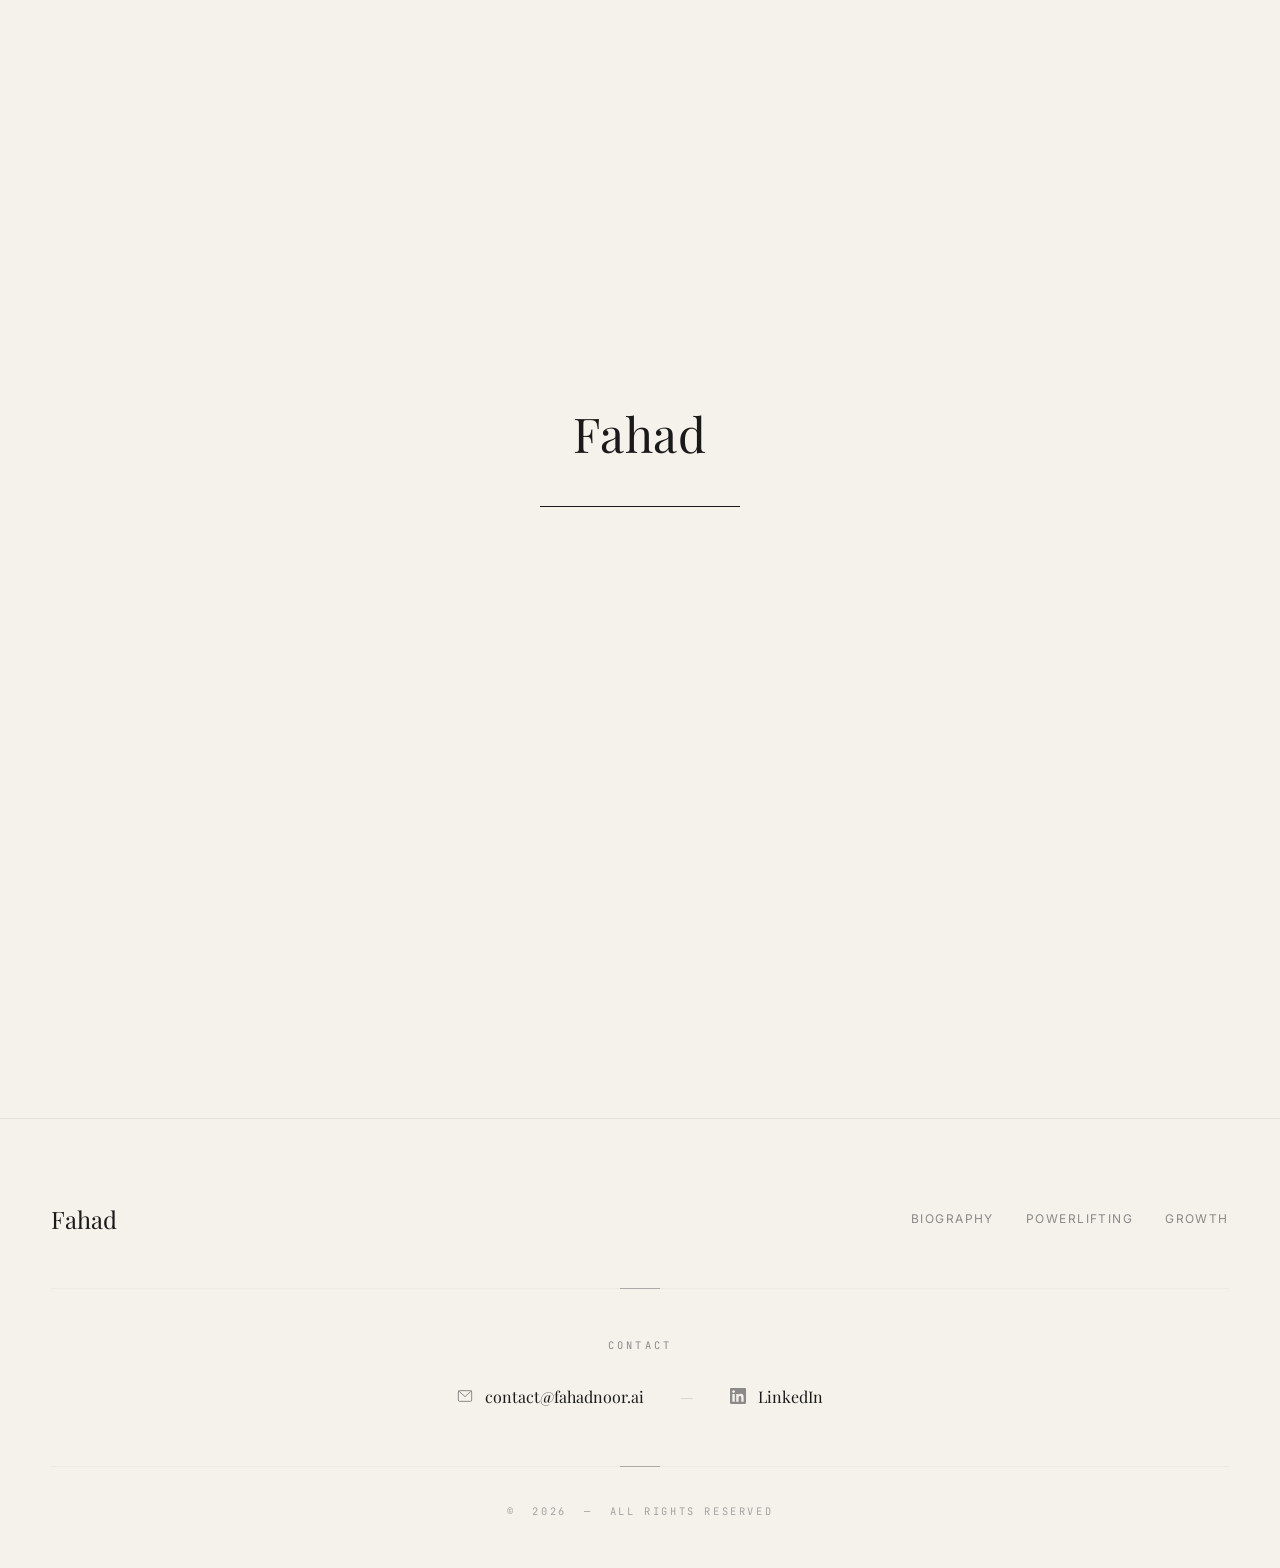
==== commit e1349ddf: "Monocle Editorial Pivot: kill blur, chapter markers, ivory hero block Implements the "bound first ed" ====
--- a/contact.html
+++ b/contact.html
@@ -59,8 +59,16 @@
     </div>
   </div>
 
+  <!-- Chapter Marker: IV. CONTACT -->
+  <div class="chapter-marker" style="margin-top: 80px;">
+    <div class="chapter-marker-inner">
+      <span class="chapter-number">IV.</span>
+      <span class="chapter-label">Contact &mdash; Write Me</span>
+    </div>
+  </div>
+
   <!-- ================================================================ -->
-  <!-- FEATURE C: STRIPPED CONTACT — Sean Halpin / Tony D'Orio inspired -->
+  <!-- STRIPPED CONTACT — Sean Halpin / Tony D'Orio inspired            -->
   <!-- ================================================================ -->
   <section class="contact-minimal">
     <div class="container">
--- a/styles.css
+++ b/styles.css
@@ -181,14 +181,12 @@
   right: 0;
   z-index: 1000;
   padding: 0 clamp(24px, 4vw, 64px);
-  transition: background 0.5s var(--ease-luxury), backdrop-filter 0.5s, padding 0.5s;
+  transition: background 0.5s var(--ease-luxury), padding 0.5s;
 }
 
 .nav.scrolled {
   background: rgba(245, 241, 235, 0.72);
-  backdrop-filter: blur(24px) saturate(180%);
-  -webkit-backdrop-filter: blur(24px) saturate(180%);
-  border-bottom: 1px solid var(--border-subtle);
+  -webkit-  border-bottom: 1px solid var(--border-subtle);
 }
 
 .nav-inner {
@@ -291,7 +289,6 @@
   border-color: rgba(245, 241, 235, 0.6);
   color: var(--text-on-dark) !important;
   background: rgba(255, 255, 255, 0.08);
-  backdrop-filter: blur(12px);
 }
 
 .nav:not(.scrolled) .nav-link--contact:hover {
@@ -331,9 +328,7 @@
   position: fixed;
   inset: 0;
   background: rgba(245, 241, 235, 0.96);
-  backdrop-filter: blur(30px);
-  -webkit-backdrop-filter: blur(30px);
-  padding: 120px 48px 48px;
+  -webkit-  padding: 120px 48px 48px;
   flex-direction: column;
   justify-content: center;
   gap: 8px;
@@ -410,41 +405,53 @@
 .hero-overlay {
   position: absolute;
   inset: 0;
-  background:
-    linear-gradient(180deg,
-      rgba(10, 10, 11, 0.2) 0%,
-      rgba(10, 10, 11, 0.35) 40%,
-      rgba(10, 10, 11, 0.65) 90%,
-      rgba(245, 241, 235, 1) 100%);
+  background: linear-gradient(180deg,
+      rgba(10, 10, 11, 0.05) 0%,
+      rgba(10, 10, 11, 0.15) 60%,
+      rgba(10, 10, 11, 0.35) 100%);
   z-index: 1;
 }
 
+/* ===== MONOCLE HERO BLOCK — SOLID IVORY ASYMMETRIC ===== */
 .hero-content {
-  position: relative;
+  position: absolute;
+  bottom: 0;
+  left: 0;
   z-index: 10;
-  text-align: center;
-  padding: 48px clamp(24px, 5vw, 56px);
-  max-width: 720px;
-  margin: 0 24px;
-}
-
-/* Glass card for hero content — iPhone Liquid Glass */
+  width: min(640px, 68%);
+  background: var(--bg-deep);
+  padding: 72px clamp(40px, 5vw, 80px) 88px clamp(40px, 6vw, 88px);
+  text-align: left;
+  border-top: 1px solid var(--text);
+}
+
+.hero-content::after {
+  content: '';
+  position: absolute;
+  bottom: 0;
+  right: 0;
+  width: 1px;
+  height: 48px;
+  background: var(--text);
+  opacity: 0.4;
+}
+
 .hero-glass {
-  background: transparent;
+  background: var(--bg-deep);
   border: none;
-  border-radius: 0;
   box-shadow: none;
 }
 
 .hero-content > * {
   opacity: 0;
-  transform: translateY(30px);
+  transform: translateY(20px);
   animation: heroReveal 1s var(--ease-luxury) forwards;
 }
 
-.hero-content > *:nth-child(1) { animation-delay: 1.2s; }
-.hero-content > *:nth-child(2) { animation-delay: 1.5s; }
-.hero-content > *:nth-child(3) { animation-delay: 1.8s; }
+.hero-content > *:nth-child(1) { animation-delay: 0.8s; }
+.hero-content > *:nth-child(2) { animation-delay: 1.0s; }
+.hero-content > *:nth-child(3) { animation-delay: 1.2s; }
+.hero-content > *:nth-child(4) { animation-delay: 1.4s; }
 
 @keyframes heroReveal {
   to { opacity: 1; transform: translateY(0); }
@@ -455,48 +462,59 @@
   font-size: 0.65rem;
   letter-spacing: 0.3em;
   text-transform: uppercase;
-  color: rgba(245, 241, 235, 0.7);
-  margin-bottom: 24px;
-  display: flex;
-  align-items: center;
-  justify-content: center;
+  color: var(--text-muted);
+  margin-bottom: 36px;
+  display: flex;
+  align-items: center;
+  justify-content: flex-start;
   gap: 14px;
 }
 
-.hero-label::before,
 .hero-label::after {
   content: '';
   width: 32px;
   height: 1px;
-  background: rgba(245, 241, 235, 0.4);
+  background: var(--text-muted);
 }
 
 .hero-title {
   font-family: var(--font-display);
-  font-size: clamp(4.5rem, 13vw, 10rem);
-  font-weight: 400;
-  line-height: 0.95;
-  letter-spacing: -0.02em;
-  margin-bottom: 24px;
+  font-size: clamp(4rem, 10vw, 8rem);
+  font-weight: 300;
+  line-height: 0.92;
+  letter-spacing: -0.03em;
+  margin-bottom: 28px;
+  color: var(--text);
 }
 
 .hero-title-line {
   display: block;
-  color: var(--text-on-dark);
-  font-style: italic;
+  color: var(--text);
+  font-style: normal;
+}
+
+.hero-rule {
+  width: 60px;
+  height: 1px;
+  background: var(--text);
+  margin-bottom: 24px;
+  display: block;
 }
 
 .hero-subtitle {
-  font-size: clamp(0.85rem, 1.6vw, 1rem);
+  font-size: clamp(0.75rem, 1.2vw, 0.85rem);
   color: rgba(245, 241, 235, 0.75);
   font-weight: 300;
   letter-spacing: 0.22em;
   text-transform: uppercase;
   margin-bottom: 0;
-}
-
-/* ===== HORIZONTAL MARQUEE TICKER ===== */
+  color: var(--text-secondary);
+  font-weight: 400;
+}
+
+/* ===== HORIZONTAL MARQUEE TICKER — hidden in hero, optional standalone ===== */
 .hero-marquee {
+  display: none;
   position: absolute;
   bottom: 0;
   left: 0;
@@ -508,9 +526,7 @@
   border-top: 1px solid rgba(245, 241, 235, 0.08);
   border-bottom: 1px solid rgba(245, 241, 235, 0.08);
   background: rgba(10, 10, 11, 0.3);
-  backdrop-filter: blur(10px);
-  -webkit-backdrop-filter: blur(10px);
-  opacity: 0;
+  -webkit-  opacity: 0;
   animation: marqueeFadeIn 1.5s var(--ease-luxury) 2.2s forwards;
 }
 
@@ -537,8 +553,7 @@
   font-family: var(--font-display);
   font-size: clamp(1rem, 1.8vw, 1.5rem);
   font-weight: 400;
-  font-style: italic;
-  color: rgba(245, 241, 235, 0.35);
+    color: rgba(245, 241, 235, 0.35);
   letter-spacing: 0.04em;
   white-space: nowrap;
 }
@@ -569,14 +584,56 @@
   background: var(--surface);
 }
 
+/* === MONOCLE CHAPTER MARKER — Hard hairline section break === */
+.chapter-marker {
+  position: relative;
+  padding: 0 0 0 clamp(24px, 5vw, 72px);
+  margin-bottom: clamp(60px, 10vh, 120px);
+  border-top: 1px solid var(--text);
+}
+
+.chapter-marker-inner {
+  display: flex;
+  align-items: baseline;
+  gap: 32px;
+  padding-top: 28px;
+  max-width: var(--container-max);
+  margin: 0 auto;
+  padding-left: clamp(24px, 4vw, 64px);
+  padding-right: clamp(24px, 4vw, 64px);
+}
+
+.chapter-number {
+  font-family: 'Helvetica Neue', Helvetica, Arial, sans-serif;
+  font-size: 0.7rem;
+  font-weight: 500;
+  letter-spacing: 0.25em;
+  text-transform: uppercase;
+  color: var(--text);
+  white-space: nowrap;
+}
+
+.chapter-label {
+  font-family: 'Helvetica Neue', Helvetica, Arial, sans-serif;
+  font-size: 0.7rem;
+  font-weight: 400;
+  letter-spacing: 0.25em;
+  text-transform: uppercase;
+  color: var(--text-muted);
+  padding-left: 32px;
+  border-left: 1px solid var(--border);
+}
+
 .section-divider {
   width: 100%;
   height: 1px;
-  background: var(--border);
+  background: var(--text);
+  opacity: 0.15;
 }
 
 .section-header {
   margin-bottom: 72px;
+  padding-top: 12px;
 }
 
 .section-number {
@@ -590,12 +647,13 @@
 
 .section-title {
   font-family: var(--font-display);
-  font-size: clamp(2.5rem, 6vw, 4rem);
-  font-weight: 400;
-  letter-spacing: -0.02em;
-  margin-bottom: 20px;
-  line-height: 1.1;
-  color: var(--text);
+  font-size: clamp(2.75rem, 7vw, 5rem);
+  font-weight: 300;
+  letter-spacing: -0.025em;
+  margin-bottom: 24px;
+  line-height: 1.05;
+  color: var(--text);
+  font-style: normal;
 }
 
 .section-line {
@@ -630,9 +688,9 @@
 .page-hero-title {
   font-family: var(--font-display);
   font-size: clamp(3.5rem, 8vw, 6rem);
-  font-weight: 400;
-  font-style: italic;
-  letter-spacing: -0.02em;
+  font-weight: 300;
+  font-style: normal;
+  letter-spacing: -0.025em;
   margin: 16px 0 24px;
   line-height: 1.05;
   color: var(--text);
@@ -778,9 +836,7 @@
   margin-top: 48px;
   padding: 40px;
   background: var(--glass-bg);
-  backdrop-filter: blur(6px);
-  -webkit-backdrop-filter: blur(6px);
-  border: 1px solid var(--border-subtle);
+  -webkit-  border: 1px solid var(--border-subtle);
   border-left: 2px solid var(--text);
   border-radius: 0 2px 2px 0;
   position: relative;
@@ -825,8 +881,7 @@
   font-family: var(--font-display);
   font-size: 1.5rem;
   font-weight: 400;
-  font-style: italic;
-  margin-bottom: 32px;
+    margin-bottom: 32px;
   color: var(--text);
 }
 
@@ -841,9 +896,7 @@
   border-radius: 2px;
   overflow: hidden;
   background: var(--glass-bg);
-  backdrop-filter: blur(6px);
-  -webkit-backdrop-filter: blur(6px);
-  border: 1px solid var(--border-subtle);
+  -webkit-  border: 1px solid var(--border-subtle);
   transition: transform 0.6s var(--ease-luxury), box-shadow 0.6s;
   cursor: pointer;
 }
@@ -909,9 +962,7 @@
   border-radius: 2px;
   overflow: hidden;
   background: var(--glass-bg);
-  backdrop-filter: blur(6px);
-  -webkit-backdrop-filter: blur(6px);
-  border: 1px solid var(--border-subtle);
+  -webkit-  border: 1px solid var(--border-subtle);
   position: relative;
 }
 
@@ -952,9 +1003,7 @@
   height: 76px;
   border-radius: 50%;
   background: var(--glass-bg-strong);
-  backdrop-filter: blur(6px);
-  -webkit-backdrop-filter: blur(6px);
-  border: 1px solid var(--border);
+  -webkit-  border: 1px solid var(--border);
   display: flex;
   align-items: center;
   justify-content: center;
@@ -997,9 +1046,7 @@
 
 .stat-card {
   background: var(--glass-bg);
-  backdrop-filter: blur(6px);
-  -webkit-backdrop-filter: blur(6px);
-  padding: 56px 32px;
+  -webkit-  padding: 56px 32px;
   text-align: center;
   transition: background 0.5s var(--ease-luxury);
   position: relative;
@@ -1069,8 +1116,7 @@
   font-family: var(--font-display);
   font-size: 1.75rem;
   font-weight: 400;
-  font-style: italic;
-  margin-bottom: 48px;
+    margin-bottom: 48px;
   color: var(--text);
 }
 
@@ -1116,9 +1162,7 @@
 .timeline-content {
   padding: 32px;
   background: var(--glass-bg);
-  backdrop-filter: blur(6px);
-  -webkit-backdrop-filter: blur(6px);
-  border: 1px solid var(--border-subtle);
+  -webkit-  border: 1px solid var(--border-subtle);
   border-radius: 2px;
   transition: border-color 0.4s, transform 0.4s var(--ease-luxury), box-shadow 0.4s;
 }
@@ -1141,8 +1185,7 @@
   font-family: var(--font-display);
   font-size: 1.25rem;
   font-weight: 400;
-  font-style: italic;
-  margin: 10px 0 14px;
+    margin: 10px 0 14px;
   color: var(--text);
 }
 
@@ -1166,9 +1209,7 @@
 .pl-philosophy-card {
   padding: 56px 36px;
   background: var(--glass-bg);
-  backdrop-filter: blur(6px);
-  -webkit-backdrop-filter: blur(6px);
-  transition: background 0.5s;
+  -webkit-  transition: background 0.5s;
   position: relative;
 }
 
@@ -1197,8 +1238,7 @@
   font-family: var(--font-display);
   font-size: 1.25rem;
   font-weight: 400;
-  font-style: italic;
-  margin-bottom: 16px;
+    margin-bottom: 16px;
   color: var(--text);
 }
 
@@ -1219,9 +1259,7 @@
 .growth-card {
   padding: 48px;
   background: var(--glass-bg);
-  backdrop-filter: blur(6px);
-  -webkit-backdrop-filter: blur(6px);
-  border: 1px solid var(--border-subtle);
+  -webkit-  border: 1px solid var(--border-subtle);
   border-radius: 2px;
   position: relative;
   overflow: hidden;
@@ -1250,8 +1288,7 @@
   font-family: var(--font-display);
   font-size: 1.5rem;
   font-weight: 400;
-  font-style: italic;
-  margin-bottom: 8px;
+    margin-bottom: 8px;
   color: var(--text);
 }
 
@@ -1399,8 +1436,7 @@
 .parallax-quote {
   font-family: var(--font-display);
   font-size: clamp(1.5rem, 3vw, 2.5rem);
-  font-style: italic;
-  color: var(--text);
+    color: var(--text);
   max-width: 700px;
   margin: 0 auto 16px;
   line-height: 1.5;
@@ -1418,9 +1454,7 @@
   inset: 0;
   z-index: 100000;
   background: rgba(26, 26, 26, 0.85);
-  backdrop-filter: blur(20px);
-  -webkit-backdrop-filter: blur(20px);
-  display: flex;
+  -webkit-  display: flex;
   align-items: center;
   justify-content: center;
   opacity: 0;
@@ -1576,8 +1610,7 @@
   gap: 12px;
   font-family: var(--font-display);
   font-size: 1rem;
-  font-style: italic;
-  color: var(--text);
+    color: var(--text);
   transition: color 0.4s, transform 0.4s var(--ease-luxury);
   padding: 8px 4px;
 }
@@ -1664,8 +1697,7 @@
   gap: 14px;
   font-family: var(--font-display);
   font-size: 1.35rem;
-  font-style: italic;
-  color: var(--text);
+    color: var(--text);
   padding: 10px 0;
   transition: color 0.3s, padding-left 0.4s var(--ease-smooth);
 }
@@ -1733,12 +1765,16 @@
 .credo-line {
   font-family: var(--font-display);
   font-size: clamp(1.5rem, 3.2vw, 2.25rem);
-  font-weight: 400;
-  font-style: italic;
+  font-weight: 300;
   color: var(--text);
   line-height: 1.3;
   letter-spacing: -0.01em;
   margin: 0;
+}
+
+.credo-line--accent {
+  font-style: italic;
+  font-weight: 400;
 }
 
 .credo-rule {
